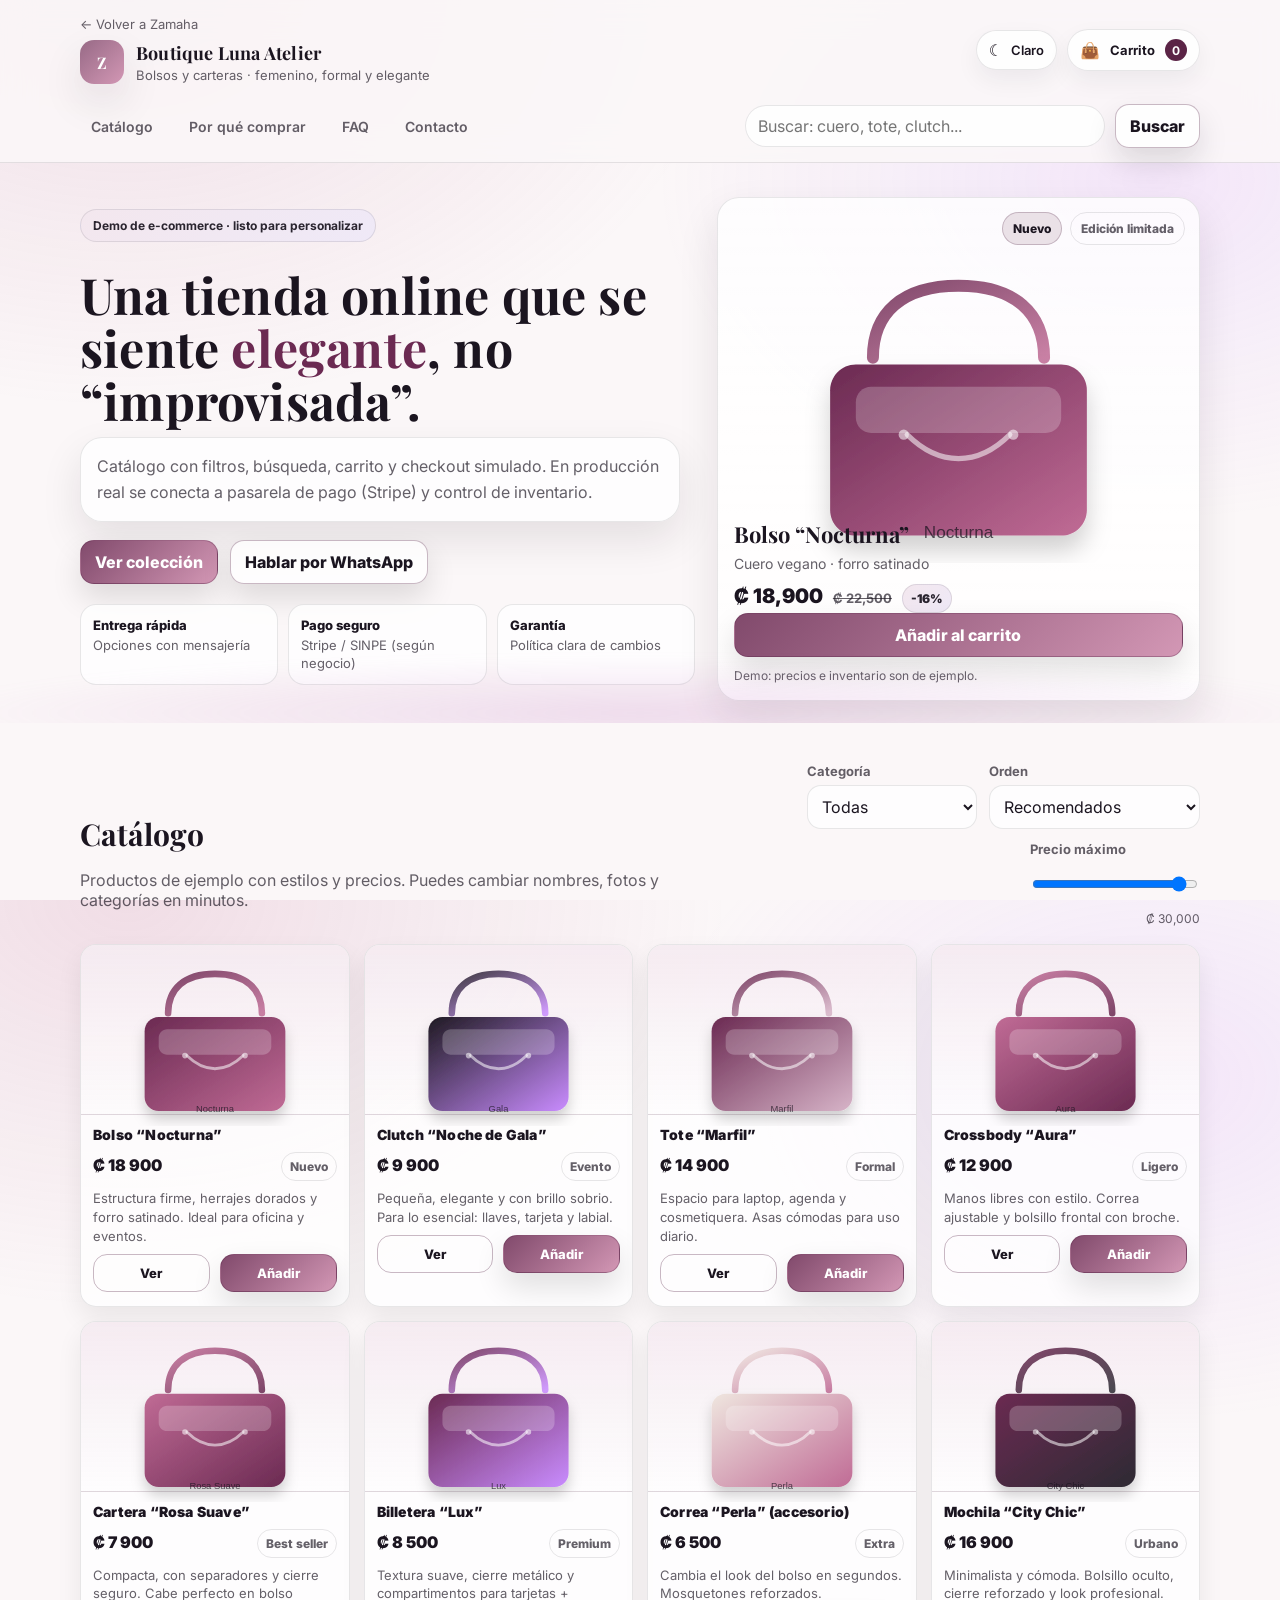
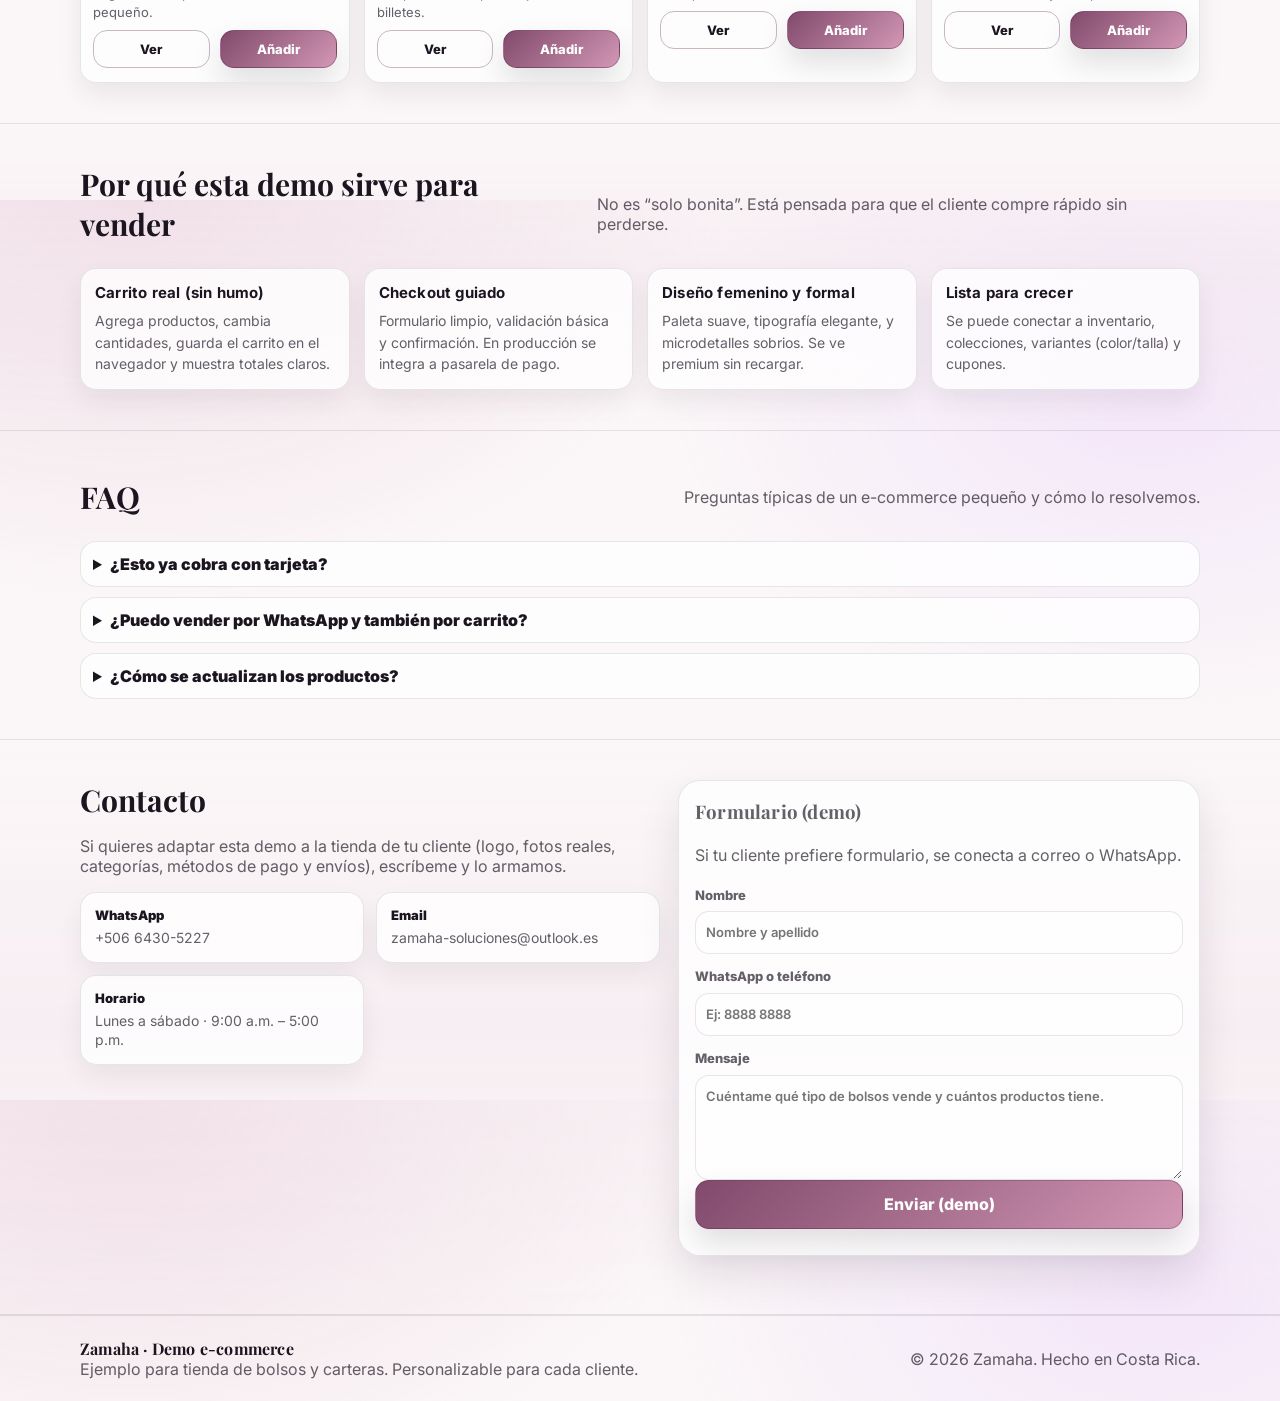
==== boutique.html @ 56a1b07e "Add files via upload" ====
<!doctype html>
<html lang="es">
<head>
  <meta charset="utf-8" />
  <meta name="viewport" content="width=device-width, initial-scale=1" />
  <title>Demo tienda · Boutique de bolsos | Zamaha</title>
  <meta name="description" content="Demo de tienda online para bolsos y carteras: catálogo, filtros, carrito y checkout simulado. Diseñado por Zamaha." />

  <!-- Tipografías (opcional; si no carga, usa la del sistema) -->
  <link rel="preconnect" href="https://fonts.googleapis.com" />
  <link rel="preconnect" href="https://fonts.gstatic.com" crossorigin />
  <link href="https://fonts.googleapis.com/css2?family=Inter:wght@400;500;600&family=Playfair+Display:wght@500;600;700&display=swap" rel="stylesheet" />

  <link rel="stylesheet" href="boutique.css" />
</head>

<body>
  <a class="skip-link" href="#catalogo">Saltar al catálogo</a>

  <!-- Header -->
  <header class="site-header" role="banner">
    <div class="container header-row">
      <div class="brand">
        <a class="brand__back" href="index.html" aria-label="Volver a Zamaha">← Volver a Zamaha</a>
        <div class="brand__lockup">
          <div class="brand__logo" aria-hidden="true">Z</div>
          <div>
            <div class="brand__name">Boutique Luna Atelier</div>
            <div class="brand__tag">Bolsos y carteras · femenino, formal y elegante</div>
          </div>
        </div>
      </div>

      <div class="header-actions">
        <button id="themeToggle" class="chip" type="button" aria-pressed="false" title="Cambiar modo claro/oscuro">
          <span aria-hidden="true">☾</span> <span class="chip__text">Modo</span>
        </button>

        <button id="cartBtn" class="cart-btn" type="button" aria-haspopup="dialog" aria-controls="cartDrawer">
          <span aria-hidden="true">👜</span>
          <span class="cart-btn__text">Carrito</span>
          <span id="cartCount" class="cart-btn__badge" aria-label="0 productos en el carrito">0</span>
        </button>
      </div>
    </div>

    <div class="container nav-row">
      <nav class="nav" aria-label="Navegación principal">
        <a href="#catalogo" class="nav__link">Catálogo</a>
        <a href="#beneficios" class="nav__link">Por qué comprar</a>
        <a href="#faq" class="nav__link">FAQ</a>
        <a href="#contacto" class="nav__link">Contacto</a>
      </nav>

      <form class="search" role="search" aria-label="Buscar productos">
        <label class="sr-only" for="q">Buscar</label>
        <input id="q" name="q" type="search" placeholder="Buscar: cuero, tote, clutch..." autocomplete="off" />
        <button type="submit" class="btn btn--soft">Buscar</button>
      </form>
    </div>
  </header>

  <!-- Hero -->
  <main>
    <section class="hero">
      <div class="container hero-grid">
        <div class="hero-copy">
          <p class="pill">Demo de e-commerce · listo para personalizar</p>
          <h1>Una tienda online que se siente <span class="accent">elegante</span>, no “improvisada”.</h1>
          <p class="lead">
            Catálogo con filtros, búsqueda, carrito y checkout simulado. En producción real se conecta a pasarela de pago (Stripe)
            y control de inventario.
          </p>

          <div class="hero-cta">
            <a class="btn" href="#catalogo">Ver colección</a>
            <a class="btn btn--soft" href="https://wa.me/50664305227?text=Hola%2C%20quiero%20una%20tienda%20online%20para%20bolsos%20y%20carteras.%20%C2%BFPueden%20hacerme%20una%20demo%20como%20esta%3F" target="_blank" rel="noopener">
              Hablar por WhatsApp
            </a>
          </div>

          <div class="hero-trust">
            <div class="trust">
              <div class="trust__k">Entrega rápida</div>
              <div class="trust__v">Opciones con mensajería</div>
            </div>
            <div class="trust">
              <div class="trust__k">Pago seguro</div>
              <div class="trust__v">Stripe / SINPE (según negocio)</div>
            </div>
            <div class="trust">
              <div class="trust__k">Garantía</div>
              <div class="trust__v">Política clara de cambios</div>
            </div>
          </div>
        </div>

        <div class="hero-card" aria-label="Vista previa de producto destacado">
          <div class="hero-card__top">
            <div class="badge">Nuevo</div>
            <div class="badge badge--outline">Edición limitada</div>
          </div>
          <div class="hero-card__media" id="featuredArt" aria-hidden="true"></div>
          <div class="hero-card__body">
            <div class="hero-card__title">Bolso “Nocturna”</div>
            <div class="hero-card__sub">Cuero vegano · forro satinado</div>
            <div class="hero-card__price">
              <span>₡ 18,900</span>
              <span class="old">₡ 22,500</span>
              <span class="save">-16%</span>
            </div>

            <button class="btn btn--full" id="addFeatured" type="button">Añadir al carrito</button>
            <div class="fineprint">Demo: precios e inventario son de ejemplo.</div>
          </div>
        </div>
      </div>

      <div class="hero-wave" aria-hidden="true"></div>
    </section>

    <!-- Catálogo -->
    <section id="catalogo" class="section">
      <div class="container">
        <div class="section-head">
          <div>
            <h2>Catálogo</h2>
            <p class="muted">Productos de ejemplo con estilos y precios. Puedes cambiar nombres, fotos y categorías en minutos.</p>
          </div>

          <div class="filters">
            <div class="field">
              <label for="cat">Categoría</label>
              <select id="cat">
                <option value="all">Todas</option>
                <option value="bolsos">Bolsos</option>
                <option value="carteras">Carteras</option>
                <option value="mochilas">Mochilas</option>
                <option value="accesorios">Accesorios</option>
              </select>
            </div>

            <div class="field">
              <label for="sort">Orden</label>
              <select id="sort">
                <option value="featured">Recomendados</option>
                <option value="price-asc">Precio: menor a mayor</option>
                <option value="price-desc">Precio: mayor a menor</option>
                <option value="newest">Novedades</option>
              </select>
            </div>

            <div class="field">
              <label for="max">Precio máximo</label>
              <input id="max" type="range" min="6000" max="30000" value="30000" step="500" />
              <div class="range-note"><span id="maxLabel">₡ 30,000</span></div>
            </div>
          </div>
        </div>

        <div id="productGrid" class="grid" aria-live="polite"></div>
      </div>
    </section>

    <!-- Beneficios -->
    <section id="beneficios" class="section section--soft">
      <div class="container">
        <div class="section-head">
          <h2>Por qué esta demo sirve para vender</h2>
          <p class="muted">No es “solo bonita”. Está pensada para que el cliente compre rápido sin perderse.</p>
        </div>

        <div class="benefits">
          <article class="benefit">
            <h3>Carrito real (sin humo)</h3>
            <p>Agrega productos, cambia cantidades, guarda el carrito en el navegador y muestra totales claros.</p>
          </article>
          <article class="benefit">
            <h3>Checkout guiado</h3>
            <p>Formulario limpio, validación básica y confirmación. En producción se integra a pasarela de pago.</p>
          </article>
          <article class="benefit">
            <h3>Diseño femenino y formal</h3>
            <p>Paleta suave, tipografía elegante, y microdetalles sobrios. Se ve premium sin recargar.</p>
          </article>
          <article class="benefit">
            <h3>Lista para crecer</h3>
            <p>Se puede conectar a inventario, colecciones, variantes (color/talla) y cupones.</p>
          </article>
        </div>
      </div>
    </section>

    <!-- FAQ -->
    <section id="faq" class="section">
      <div class="container">
        <div class="section-head">
          <h2>FAQ</h2>
          <p class="muted">Preguntas típicas de un e-commerce pequeño y cómo lo resolvemos.</p>
        </div>

        <div class="faq">
          <details>
            <summary>¿Esto ya cobra con tarjeta?</summary>
            <p>
              Esta página es demo. Para cobrar de verdad se conecta a una pasarela como Stripe, y se define la logística de envío y
              políticas de cambios.
            </p>
          </details>
          <details>
            <summary>¿Puedo vender por WhatsApp y también por carrito?</summary>
            <p>
              Sí. Muchos negocios empiezan con “checkout por WhatsApp” y luego activan pago en línea. Aquí tienes las 2 rutas.
            </p>
          </details>
          <details>
            <summary>¿Cómo se actualizan los productos?</summary>
            <p>
              En demo están en un archivo JS. En producción se pasa a un panel (Excel/Google Sheets, Airtable o base de datos) y se
              sincroniza.
            </p>
          </details>
        </div>
      </div>
    </section>

    <!-- Contacto -->
    <section id="contacto" class="section section--soft">
      <div class="container contact">
        <div>
          <h2>Contacto</h2>
          <p class="muted">
            Si quieres adaptar esta demo a la tienda de tu cliente (logo, fotos reales, categorías, métodos de pago y envíos),
            escríbeme y lo armamos.
          </p>

          <div class="contact-cards">
            <a class="contact-card" href="https://wa.me/50664305227?text=Hola%2C%20quiero%20una%20web%20para%20una%20tienda%20de%20bolsos%20y%20carteras.%20%C2%BFMe%20das%20una%20cotizaci%C3%B3n%3F" target="_blank" rel="noopener">
              <div class="contact-card__k">WhatsApp</div>
              <div class="contact-card__v">+506 6430-5227</div>
            </a>

            <a class="contact-card" href="mailto:zamaha-soluciones@outlook.es">
              <div class="contact-card__k">Email</div>
              <div class="contact-card__v">zamaha-soluciones@outlook.es</div>
            </a>

            <div class="contact-card">
              <div class="contact-card__k">Horario</div>
              <div class="contact-card__v">Lunes a sábado · 9:00 a.m. – 5:00 p.m.</div>
            </div>
          </div>
        </div>

        <form id="leadForm" class="lead" autocomplete="on" novalidate>
          <h3>Formulario (demo)</h3>
          <p class="muted">Si tu cliente prefiere formulario, se conecta a correo o WhatsApp.</p>

          <label>
            Nombre
            <input name="name" required placeholder="Nombre y apellido" />
          </label>

          <label>
            WhatsApp o teléfono
            <input name="phone" inputmode="tel" placeholder="Ej: 8888 8888" />
          </label>

          <label>
            Mensaje
            <textarea name="msg" rows="4" placeholder="Cuéntame qué tipo de bolsos vende y cuántos productos tiene."></textarea>
          </label>

          <button class="btn btn--full" type="submit">Enviar (demo)</button>
          <div class="fineprint" id="leadNote" role="status" aria-live="polite"></div>
        </form>
      </div>
    </section>

    <footer class="footer">
      <div class="container footer-row">
        <div>
          <div class="footer__brand">Zamaha · Demo e-commerce</div>
          <div class="muted">Ejemplo para tienda de bolsos y carteras. Personalizable para cada cliente.</div>
        </div>
        <div class="footer__mini muted">© <span id="year"></span> Zamaha. Hecho en Costa Rica.</div>
      </div>
    </footer>
  </main>

  <!-- Quick View Modal -->
  <dialog id="productModal" class="modal" aria-label="Detalle de producto">
    <form method="dialog" class="modal__shell">
      <button class="icon-btn modal__close" aria-label="Cerrar">✕</button>

      <div class="modal__grid">
        <div class="modal__media" id="modalMedia" aria-hidden="true"></div>
        <div class="modal__info">
          <div class="modal__title" id="modalTitle">Producto</div>
          <div class="modal__sub" id="modalSub">Descripción</div>

          <div class="modal__price">
            <span id="modalPrice">₡ 0</span>
            <span class="muted" id="modalStock">Stock: —</span>
          </div>

          <div class="modal__row">
            <div class="colors" id="modalColors" aria-label="Colores disponibles"></div>
            <div class="qty">
              <button type="button" class="qty__btn" id="qtyMinus" aria-label="Disminuir cantidad">−</button>
              <input id="qtyInput" class="qty__input" inputmode="numeric" value="1" aria-label="Cantidad" />
              <button type="button" class="qty__btn" id="qtyPlus" aria-label="Aumentar cantidad">+</button>
            </div>
          </div>

          <button type="button" class="btn btn--full" id="modalAdd">Añadir al carrito</button>

          <div class="modal__notes muted">
            Demo: en producción se agrega selección de variantes (color/tamaño), reseñas y fotos reales.
          </div>
        </div>
      </div>
    </form>
  </dialog>

  <!-- Cart Drawer -->
  <aside id="cartDrawer" class="drawer" aria-label="Carrito de compras" aria-hidden="true">
    <div class="drawer__overlay" data-close="true" tabindex="-1"></div>

    <div class="drawer__panel" role="dialog" aria-modal="true" aria-labelledby="cartTitle">
      <div class="drawer__head">
        <div>
          <div id="cartTitle" class="drawer__title">Tu carrito</div>
          <div class="muted" id="cartSubtitle">Demo: guarda el carrito en este navegador.</div>
        </div>
        <button class="icon-btn" type="button" data-close="true" aria-label="Cerrar carrito">✕</button>
      </div>

      <div class="drawer__body">
        <div id="cartItems" class="cart-items" aria-live="polite"></div>
      </div>

      <div class="drawer__foot">
        <div class="totals">
          <div class="totals__row">
            <span>Subtotal</span>
            <strong id="subTotal">₡ 0</strong>
          </div>
          <div class="totals__row muted">
            <span>Envío (demo)</span>
            <span id="ship">₡ 0</span>
          </div>
          <div class="totals__row totals__row--big">
            <span>Total</span>
            <strong id="grandTotal">₡ 0</strong>
          </div>
        </div>

        <button id="checkoutBtn" class="btn btn--full" type="button">Checkout (demo)</button>

        <a id="waCheckout" class="btn btn--soft btn--full" href="#" target="_blank" rel="noopener">
          Checkout por WhatsApp
        </a>

        <button id="clearCart" class="link" type="button">Vaciar carrito</button>
      </div>
    </div>
  </aside>

  <!-- Checkout Modal -->
  <dialog id="checkoutModal" class="modal" aria-label="Checkout">
    <form method="dialog" class="modal__shell checkout">
      <button class="icon-btn modal__close" aria-label="Cerrar">✕</button>

      <div class="checkout__grid">
        <div>
          <h3 class="checkout__title">Checkout (demo)</h3>
          <p class="muted">En producción: métodos de pago reales, cálculo de envío y confirmación automática.</p>

          <div class="two">
            <label>
              Nombre
              <input id="ckName" required placeholder="Nombre completo" />
            </label>
            <label>
              WhatsApp
              <input id="ckPhone" inputmode="tel" placeholder="Ej: 8888 8888" />
            </label>
          </div>

          <label>
            Dirección de entrega
            <input id="ckAddr" required placeholder="Provincia, cantón, distrito, señas..." />
          </label>

          <label>
            Método de pago (demo)
            <select id="ckPay">
              <option value="stripe">Tarjeta (Stripe) · Próximamente</option>
              <option value="sinpe">SINPE Móvil</option>
              <option value="transfer">Transferencia</option>
              <option value="contra">Contra entrega</option>
            </select>
          </label>

          <button class="btn btn--full" id="confirmOrder" type="button">Confirmar pedido (demo)</button>
          <div class="fineprint" id="ckNote" role="status" aria-live="polite"></div>
        </div>

        <div class="checkout__summary">
          <div class="checkout__box">
            <div class="checkout__boxTitle">Resumen</div>
            <div id="ckItems" class="ck-items"></div>
            <div class="hr"></div>
            <div class="totals">
              <div class="totals__row">
                <span>Total</span>
                <strong id="ckTotal">₡ 0</strong>
              </div>
            </div>
            <a id="ckWa" class="btn btn--soft btn--full" href="#" target="_blank" rel="noopener">Enviar pedido por WhatsApp</a>
          </div>
        </div>
      </div>
    </form>
  </dialog>

  <!-- Toast -->
  <div class="toast" id="toast" role="status" aria-live="polite" aria-atomic="true"></div>

  <script src="boutique.js" defer></script>
</body>
</html>
---- boutique.css ----
:root{
  --bg: #fbf7f8;
  --panel: rgba(255,255,255,.78);
  --panelSolid: #ffffff;
  --ink: #1b1520;
  --muted: rgba(27,21,32,.68);
  --line: rgba(27,21,32,.10);

  --accent: #6b2a52;      /* ciruela elegante */
  --accent2: #c06b95;     /* rosa sobrio */
  --soft: #f3e7ee;        /* rosa talco */
  --soft2: #efe9f7;       /* lavanda pálida */

  --shadow: 0 18px 40px rgba(27,21,32,.10);
  --radius: 22px;
  --radius2: 16px;

  --font: Inter, system-ui, -apple-system, Segoe UI, Roboto, Arial, sans-serif;
  --fontTitle: "Playfair Display", Georgia, serif;

  --focus: 0 0 0 3px rgba(192,107,149,.35);
}

[data-theme="dark"]{
  --bg: #0f0b12;
  --panel: rgba(25,18,29,.68);
  --panelSolid: #18111d;
  --ink: #f4edf2;
  --muted: rgba(244,237,242,.72);
  --line: rgba(244,237,242,.10);

  --accent: #ffb3d6;
  --accent2: #c98cff;
  --soft: rgba(255,179,214,.12);
  --soft2: rgba(201,140,255,.12);

  --shadow: 0 24px 60px rgba(0,0,0,.45);
}

*{ box-sizing:border-box; }
html,body{ height:100%; }
body{
  margin:0;
  font-family: var(--font);
  color: var(--ink);
  background: radial-gradient(1000px 680px at 10% 0%, rgba(192,107,149,.18), transparent 60%),
              radial-gradient(900px 620px at 90% 20%, rgba(201,140,255,.16), transparent 55%),
              var(--bg);
}

a{ color: inherit; text-decoration: none; }
a:hover{ text-decoration: underline; text-underline-offset: 3px; }
img{ max-width:100%; display:block; }
button, input, select, textarea{ font: inherit; color: inherit; }

.container{
  width:min(1120px, calc(100% - 40px));
  margin:0 auto;
}

.sr-only{
  position:absolute!important;
  width:1px;height:1px;
  padding:0;margin:-1px;
  overflow:hidden;clip:rect(0,0,0,0);
  border:0;
}

.skip-link{
  position:absolute;
  left:-999px; top:10px;
  background:var(--panelSolid);
  padding:10px 12px;
  border-radius: 12px;
  box-shadow: var(--shadow);
  z-index: 9999;
}
.skip-link:focus{ left: 12px; outline:none; box-shadow: var(--shadow), var(--focus); }

.site-header{
  position: sticky;
  top: 0;
  z-index: 50;
  background: color-mix(in srgb, var(--bg) 86%, transparent);
  backdrop-filter: blur(16px);
  border-bottom: 1px solid var(--line);
}

.header-row{
  display:flex;
  align-items:center;
  justify-content:space-between;
  gap: 16px;
  padding: 16px 0 10px;
}

.brand{
  display:flex;
  flex-direction:column;
  gap: 8px;
  min-width: 220px;
}

.brand__back{
  font-size: 13px;
  color: var(--muted);
  width: fit-content;
}
.brand__back:hover{ color: var(--ink); text-decoration: underline; }

.brand__lockup{
  display:flex;
  gap: 12px;
  align-items:center;
}

.brand__logo{
  width: 44px;
  height: 44px;
  border-radius: 14px;
  display:grid;
  place-items:center;
  font-family: var(--fontTitle);
  font-weight: 700;
  background: linear-gradient(135deg, color-mix(in srgb, var(--accent) 70%, white), color-mix(in srgb, var(--accent2) 70%, white));
  color: #fff;
  box-shadow: var(--shadow);
}

.brand__name{
  font-family: var(--fontTitle);
  font-weight: 700;
  font-size: 18px;
  letter-spacing: .2px;
}
.brand__tag{ font-size: 13px; color: var(--muted); margin-top: 2px; }

.header-actions{
  display:flex;
  align-items:center;
  gap: 10px;
}

.chip{
  border: 1px solid var(--line);
  background: var(--panel);
  padding: 9px 12px;
  border-radius: 999px;
  cursor:pointer;
  display:flex;
  gap: 8px;
  align-items:center;
  box-shadow: 0 10px 24px rgba(0,0,0,.06);
}
.chip:hover{ transform: translateY(-1px); }
.chip:focus{ outline:none; box-shadow: var(--shadow), var(--focus); }
.chip__text{ font-weight: 600; font-size: 13px; }

.cart-btn{
  border: 1px solid var(--line);
  background: var(--panel);
  padding: 9px 12px;
  border-radius: 999px;
  cursor:pointer;
  display:flex;
  gap: 10px;
  align-items:center;
  box-shadow: 0 10px 24px rgba(0,0,0,.06);
}
.cart-btn:hover{ transform: translateY(-1px); }
.cart-btn:focus{ outline:none; box-shadow: var(--shadow), var(--focus); }
.cart-btn__text{ font-weight: 700; font-size: 13px; }
.cart-btn__badge{
  min-width: 22px;
  height: 22px;
  border-radius: 999px;
  display:grid;
  place-items:center;
  background: color-mix(in srgb, var(--accent) 85%, black);
  color: #fff;
  font-weight: 700;
  font-size: 12px;
  padding: 0 7px;
}

.nav-row{
  display:flex;
  align-items:center;
  justify-content:space-between;
  gap: 16px;
  padding: 10px 0 14px;
}

.nav{ display:flex; gap: 14px; flex-wrap: wrap; }
.nav__link{
  font-weight: 600;
  font-size: 14px;
  color: var(--muted);
  padding: 8px 10px;
  border-radius: 999px;
  border: 1px solid transparent;
}
.nav__link:hover{
  color: var(--ink);
  border-color: var(--line);
  background: var(--panel);
  text-decoration: none;
}

.search{
  display:flex;
  gap: 10px;
  align-items:center;
  flex: 1;
  justify-content:flex-end;
}
.search input{
  width: min(360px, 100%);
  border-radius: 999px;
  border: 1px solid var(--line);
  background: var(--panel);
  padding: 10px 12px;
  outline: none;
}
.search input:focus{ box-shadow: var(--focus); border-color: color-mix(in srgb, var(--accent) 35%, var(--line)); }

.hero{
  position: relative;
  padding: 34px 0 22px;
  overflow:hidden;
}

.hero-grid{
  display:grid;
  grid-template-columns: 1.12fr .88fr;
  gap: 22px;
  align-items: start;
}

.pill{
  display:inline-flex;
  align-items:center;
  gap: 8px;
  background: linear-gradient(135deg, var(--soft), var(--soft2));
  border: 1px solid var(--line);
  padding: 8px 12px;
  border-radius: 999px;
  font-weight: 700;
  font-size: 12px;
  color: color-mix(in srgb, var(--ink) 78%, var(--muted));
  width: fit-content;
}

.hero h1{
  font-family: var(--fontTitle);
  font-size: clamp(34px, 4.2vw, 50px);
  line-height: 1.06;
  margin: 14px 0 10px;
  letter-spacing: .2px;
}
.accent{ color: var(--accent); }
.lead{
  margin: 0 0 18px;
  color: var(--muted);
  font-size: 16px;
  line-height: 1.6;
  max-width: 60ch;
}

.hero-cta{ display:flex; gap: 12px; flex-wrap: wrap; margin-top: 14px; }

.btn{
  border: 1px solid color-mix(in srgb, var(--accent) 24%, var(--line));
  background: linear-gradient(135deg, color-mix(in srgb, var(--accent) 85%, white), color-mix(in srgb, var(--accent2) 70%, white));
  color: #fff;
  padding: 11px 14px;
  border-radius: 14px;
  font-weight: 800;
  cursor: pointer;
  box-shadow: 0 14px 30px rgba(0,0,0,.12);
  display:inline-flex;
  align-items:center;
  justify-content:center;
  gap: 10px;
  text-decoration:none;
}
.btn:hover{ transform: translateY(-1px); text-decoration: none; }
.btn:focus{ outline:none; box-shadow: var(--shadow), var(--focus); }
.btn--soft{
  background: var(--panel);
  color: var(--ink);
}
.btn--full{ width: 100%; }
.link{
  border: none;
  background: transparent;
  padding: 10px 8px;
  color: var(--muted);
  cursor:pointer;
}
.link:hover{ color: var(--ink); text-decoration: underline; text-underline-offset: 3px; }

.hero-trust{
  display:grid;
  grid-template-columns: repeat(3, minmax(0, 1fr));
  gap: 10px;
  margin-top: 20px;
}
.trust{
  border: 1px solid var(--line);
  border-radius: var(--radius2);
  background: var(--panel);
  padding: 12px 12px;
}
.trust__k{ font-weight: 800; font-size: 13px; }
.trust__v{ color: var(--muted); font-size: 13px; margin-top: 4px; line-height: 1.35; }

.hero-card{
  border: 1px solid var(--line);
  border-radius: var(--radius);
  background: linear-gradient(180deg, var(--panel), color-mix(in srgb, var(--panelSolid) 88%, transparent));
  box-shadow: var(--shadow);
  overflow:hidden;
}

.hero-card__top{
  display:flex;
  gap: 8px;
  justify-content:flex-end;
  padding: 14px 14px 0;
}

.badge{
  font-weight: 800;
  font-size: 12px;
  padding: 8px 10px;
  border-radius: 999px;
  background: color-mix(in srgb, var(--accent) 14%, var(--panelSolid));
  border: 1px solid color-mix(in srgb, var(--accent) 16%, var(--line));
}
.badge--outline{
  background: transparent;
  border-color: var(--line);
  color: var(--muted);
}

.hero-card__media{
  height: 260px;
  display:grid;
  place-items:center;
  padding: 10px 18px;
}
.hero-card__body{ padding: 14px 16px 16px; }

.hero-card__title{
  font-family: var(--fontTitle);
  font-weight: 700;
  font-size: 22px;
  margin: 0;
}
.hero-card__sub{
  color: var(--muted);
  margin-top: 6px;
  font-size: 14px;
}
.hero-card__price{
  display:flex;
  align-items:baseline;
  gap: 10px;
  margin-top: 12px;
  font-weight: 900;
  font-size: 20px;
}
.old{
  font-weight: 700;
  font-size: 13px;
  color: var(--muted);
  text-decoration: line-through;
}
.save{
  font-weight: 900;
  font-size: 12px;
  padding: 6px 8px;
  border-radius: 999px;
  background: linear-gradient(135deg, var(--soft), var(--soft2));
  border: 1px solid var(--line);
  color: color-mix(in srgb, var(--ink) 80%, var(--muted));
}

.hero-wave{
  position:absolute;
  left:-30%;
  right:-30%;
  bottom: -70px;
  height: 160px;
  border-radius: 999px;
  background: radial-gradient(closest-side, rgba(192,107,149,.12), transparent 70%),
              radial-gradient(closest-side, rgba(201,140,255,.10), transparent 70%);
  filter: blur(6px);
}

.section{ padding: 40px 0; }
.section--soft{
  background: linear-gradient(180deg, transparent, color-mix(in srgb, var(--soft) 55%, transparent), transparent);
  border-top: 1px solid var(--line);
  border-bottom: 1px solid var(--line);
}
.section-head{
  display:flex;
  justify-content:space-between;
  align-items:flex-end;
  gap: 18px;
  margin-bottom: 18px;
}
.section h2{
  font-family: var(--fontTitle);
  font-size: 30px;
  margin: 0 0 6px;
}
.muted{ color: var(--muted); }

.filters{
  display:flex;
  gap: 12px;
  flex-wrap: wrap;
  align-items:end;
  justify-content:flex-end;
}
.field{
  display:flex;
  flex-direction:column;
  gap: 6px;
  min-width: 170px;
}
.field label{
  font-size: 13px;
  color: var(--muted);
  font-weight: 700;
}
select, input[type="range"]{
  border: 1px solid var(--line);
  border-radius: 14px;
  background: var(--panel);
  padding: 10px 10px;
  outline:none;
}
select:focus, input:focus, textarea:focus{ box-shadow: var(--focus); border-color: color-mix(in srgb, var(--accent) 35%, var(--line)); }
.range-note{ font-size: 12px; color: var(--muted); text-align:right; }

.grid{
  display:grid;
  grid-template-columns: repeat(4, minmax(0, 1fr));
  gap: 14px;
}

.card{
  border: 1px solid var(--line);
  border-radius: var(--radius2);
  background: var(--panel);
  overflow:hidden;
  box-shadow: 0 12px 26px rgba(0,0,0,.07);
  display:flex;
  flex-direction:column;
}
.card:hover{ transform: translateY(-2px); }
.card:focus-within{ box-shadow: var(--shadow), var(--focus); }

.card__media{
  height: 170px;
  display:grid;
  place-items:center;
  padding: 12px;
  background: linear-gradient(180deg, color-mix(in srgb, var(--soft) 80%, transparent), transparent);
  border-bottom: 1px solid var(--line);
}

.card__body{ padding: 12px 12px 14px; display:flex; flex-direction:column; gap: 8px; }
.card__title{
  font-weight: 900;
  letter-spacing: .2px;
  font-size: 14px;
  line-height: 1.2;
}
.card__meta{
  display:flex;
  justify-content:space-between;
  align-items:baseline;
  gap: 10px;
}
.price{ font-weight: 900; }
.tag{
  font-size: 12px;
  font-weight: 800;
  padding: 6px 8px;
  border-radius: 999px;
  border: 1px solid var(--line);
  color: var(--muted);
}
.card__desc{ font-size: 13px; color: var(--muted); line-height: 1.45; }
.card__actions{ margin-top:auto; display:flex; gap: 10px; }
.card__actions .btn{ flex: 1; padding: 10px 10px; border-radius: 14px; font-size: 13px; }
.btn--ghost{
  background: transparent;
  color: var(--ink);
  box-shadow: none;
}
.btn--ghost:hover{ background: color-mix(in srgb, var(--soft) 40%, transparent); }

.benefits{
  display:grid;
  grid-template-columns: repeat(4, minmax(0, 1fr));
  gap: 14px;
}
.benefit{
  background: var(--panel);
  border: 1px solid var(--line);
  border-radius: var(--radius2);
  padding: 14px 14px;
  box-shadow: 0 12px 26px rgba(0,0,0,.06);
}
.benefit h3{
  margin: 0 0 8px;
  font-size: 15px;
  letter-spacing: .2px;
}
.benefit p{ margin: 0; color: var(--muted); line-height: 1.55; font-size: 14px; }

.faq{
  display:grid;
  gap: 10px;
}
details{
  border: 1px solid var(--line);
  border-radius: var(--radius2);
  background: var(--panel);
  padding: 12px 12px;
}
summary{
  cursor:pointer;
  font-weight: 900;
}
details p{ color: var(--muted); line-height: 1.6; margin: 10px 0 0; }

.contact{
  display:grid;
  grid-template-columns: 1fr .9fr;
  gap: 18px;
  align-items:start;
}
.contact-cards{
  display:grid;
  grid-template-columns: repeat(2, minmax(0, 1fr));
  gap: 12px;
  margin-top: 16px;
}
.contact-card{
  display:block;
  border: 1px solid var(--line);
  border-radius: var(--radius2);
  background: var(--panel);
  padding: 14px 14px;
  box-shadow: 0 12px 26px rgba(0,0,0,.06);
}
.contact-card:hover{ transform: translateY(-2px); text-decoration:none; }
.contact-card__k{ font-weight: 900; font-size: 13px; }
.contact-card__v{ color: var(--muted); margin-top: 6px; font-size: 14px; line-height: 1.35; }

.lead{
  border: 1px solid var(--line);
  border-radius: var(--radius);
  background: var(--panel);
  padding: 16px 16px;
  box-shadow: var(--shadow);
}
.lead h3{
  margin: 0 0 4px;
  font-family: var(--fontTitle);
  letter-spacing:.2px;
}
.lead label{
  display:flex;
  flex-direction:column;
  gap: 6px;
  margin-top: 12px;
  font-weight: 800;
  font-size: 13px;
}
.lead input, .lead textarea{
  border: 1px solid var(--line);
  border-radius: 14px;
  background: color-mix(in srgb, var(--panelSolid) 75%, transparent);
  padding: 10px 10px;
  outline:none;
  font-weight: 600;
}
.fineprint{ font-size: 12px; color: var(--muted); margin-top: 10px; line-height: 1.45; }

.footer{
  border-top: 1px solid var(--line);
  padding: 22px 0;
}
.footer-row{
  display:flex;
  justify-content:space-between;
  align-items:center;
  gap: 16px;
  flex-wrap: wrap;
}
.footer__brand{
  font-family: var(--fontTitle);
  font-weight: 700;
  letter-spacing:.2px;
}

.icon-btn{
  border: 1px solid var(--line);
  background: var(--panel);
  border-radius: 14px;
  padding: 9px 10px;
  cursor:pointer;
}
.icon-btn:focus{ outline:none; box-shadow: var(--focus); }

.modal{
  width: min(920px, calc(100% - 24px));
  border: 1px solid var(--line);
  border-radius: var(--radius);
  background: var(--panelSolid);
  box-shadow: var(--shadow);
  padding: 0;
}
.modal::backdrop{
  background: rgba(0,0,0,.42);
}
.modal__shell{ padding: 0; margin: 0; border: 0; }
.modal__close{
  position:absolute;
  right: 12px;
  top: 12px;
  z-index: 2;
}
.modal__grid{
  display:grid;
  grid-template-columns: 1fr 1fr;
  gap: 0;
}
.modal__media{
  min-height: 360px;
  display:grid;
  place-items:center;
  padding: 22px;
  background: linear-gradient(180deg, var(--soft), transparent);
  border-right: 1px solid var(--line);
  border-top-left-radius: var(--radius);
  border-bottom-left-radius: var(--radius);
}
.modal__info{ padding: 18px 18px; }
.modal__title{
  font-family: var(--fontTitle);
  font-size: 28px;
  margin: 4px 0 8px;
}
.modal__sub{ color: var(--muted); line-height: 1.55; }
.modal__price{
  display:flex;
  justify-content:space-between;
  align-items:baseline;
  gap: 10px;
  margin-top: 14px;
  font-weight: 900;
  font-size: 18px;
}

.modal__row{
  display:flex;
  align-items:center;
  justify-content:space-between;
  gap: 12px;
  margin-top: 12px;
  flex-wrap: wrap;
}

.colors{ display:flex; gap: 8px; }
.swatch{
  width: 18px;
  height: 18px;
  border-radius: 999px;
  border: 1px solid var(--line);
}

.qty{
  display:flex;
  align-items:center;
  border: 1px solid var(--line);
  border-radius: 14px;
  background: var(--panel);
  overflow:hidden;
}
.qty__btn{
  border: 0;
  background: transparent;
  padding: 10px 12px;
  cursor:pointer;
  font-weight: 900;
}
.qty__btn:hover{ background: color-mix(in srgb, var(--soft) 50%, transparent); }
.qty__input{
  width: 44px;
  text-align:center;
  border: 0;
  background: transparent;
  padding: 10px 6px;
  outline:none;
  font-weight: 900;
}

.drawer{
  position: fixed;
  inset: 0;
  display:none;
  z-index: 70;
}
.drawer.is-open{ display:block; }
.drawer__overlay{
  position:absolute;
  inset:0;
  background: rgba(0,0,0,.42);
}
.drawer__panel{
  position:absolute;
  right:0; top:0; bottom:0;
  width: min(420px, 92vw);
  background: var(--panelSolid);
  border-left: 1px solid var(--line);
  box-shadow: var(--shadow);
  display:flex;
  flex-direction:column;
}
.drawer__head{
  padding: 14px 14px;
  border-bottom: 1px solid var(--line);
  display:flex;
  justify-content:space-between;
  align-items:center;
  gap: 12px;
}
.drawer__title{
  font-family: var(--fontTitle);
  font-weight: 700;
  font-size: 22px;
}
.drawer__body{
  padding: 12px 14px;
  overflow:auto;
  flex: 1;
}
.drawer__foot{
  border-top: 1px solid var(--line);
  padding: 12px 14px;
}

.cart-items{ display:grid; gap: 10px; }
.cart-item{
  display:grid;
  grid-template-columns: 64px 1fr;
  gap: 10px;
  border: 1px solid var(--line);
  border-radius: var(--radius2);
  background: var(--panel);
  padding: 10px;
}
.cart-item__thumb{
  width: 64px;
  height: 64px;
  border-radius: 14px;
  display:grid;
  place-items:center;
  background: linear-gradient(180deg, var(--soft), transparent);
  border: 1px solid var(--line);
}
.cart-item__title{
  font-weight: 900;
  font-size: 13px;
  line-height: 1.2;
}
.cart-item__sub{ color: var(--muted); font-size: 12px; margin-top: 4px; }
.cart-item__row{
  display:flex;
  justify-content:space-between;
  align-items:center;
  gap: 10px;
  margin-top: 10px;
}
.cart-item__price{ font-weight: 900; font-size: 13px; }

.small-qty{ transform: scale(.94); transform-origin: left center; }
.small-qty .qty__input{ width: 38px; }

.totals{ display:grid; gap: 10px; margin-bottom: 12px; }
.totals__row{ display:flex; justify-content:space-between; align-items:center; gap: 10px; }
.totals__row--big{ font-size: 18px; }

.checkout{ position: relative; }
.checkout__grid{
  display:grid;
  grid-template-columns: 1fr .9fr;
  gap: 0;
}
.checkout__title{
  font-family: var(--fontTitle);
  font-size: 26px;
  margin: 8px 0 8px;
}
.checkout label{
  display:flex;
  flex-direction:column;
  gap: 6px;
  margin-top: 12px;
  font-weight: 900;
  font-size: 13px;
}
.checkout input, .checkout select{
  border: 1px solid var(--line);
  border-radius: 14px;
  background: color-mix(in srgb, var(--panelSolid) 75%, transparent);
  padding: 10px 10px;
  outline:none;
  font-weight: 700;
}
.two{ display:grid; grid-template-columns: 1fr 1fr; gap: 12px; }

.checkout__summary{
  border-left: 1px solid var(--line);
  background: linear-gradient(180deg, var(--soft), transparent);
  border-top-right-radius: var(--radius);
  border-bottom-right-radius: var(--radius);
  padding: 16px 16px;
}
.checkout__box{
  border: 1px solid var(--line);
  border-radius: var(--radius2);
  background: var(--panel);
  padding: 12px;
}
.checkout__boxTitle{
  font-weight: 900;
  margin-bottom: 8px;
}
.hr{
  height: 1px;
  background: var(--line);
  margin: 10px 0;
}
.ck-items{ display:grid; gap: 8px; }
.ck-item{ display:flex; justify-content:space-between; align-items:baseline; gap: 10px; }
.ck-item .muted{ font-size: 12px; }

.toast{
  position: fixed;
  left: 50%;
  bottom: 18px;
  transform: translateX(-50%);
  background: var(--panelSolid);
  border: 1px solid var(--line);
  padding: 12px 14px;
  border-radius: 999px;
  box-shadow: var(--shadow);
  display:none;
  z-index: 80;
  font-weight: 900;
}
.toast.show{ display:block; }

@media (max-width: 980px){
  .hero-grid{ grid-template-columns: 1fr; }
  .hero-card__media{ height: 240px; }
  .grid{ grid-template-columns: repeat(2, minmax(0, 1fr)); }
  .benefits{ grid-template-columns: repeat(2, minmax(0, 1fr)); }
  .contact{ grid-template-columns: 1fr; }
}
@media (max-width: 560px){
  .container{ width: calc(100% - 26px); }
  .nav-row{ flex-direction:column; align-items:stretch; }
  .search{ justify-content:stretch; }
  .search input{ width: 100%; }
  .grid{ grid-template-columns: 1fr; }
  .benefits{ grid-template-columns: 1fr; }
  .modal__grid{ grid-template-columns: 1fr; }
  .modal__media{
    border-right: 0;
    border-bottom: 1px solid var(--line);
    border-top-right-radius: var(--radius);
    border-bottom-left-radius: 0;
  }
  .checkout__grid{ grid-template-columns: 1fr; }
  .checkout__summary{
    border-left: 0;
    border-top: 1px solid var(--line);
    border-top-right-radius: 0;
    border-bottom-left-radius: var(--radius);
  }
}
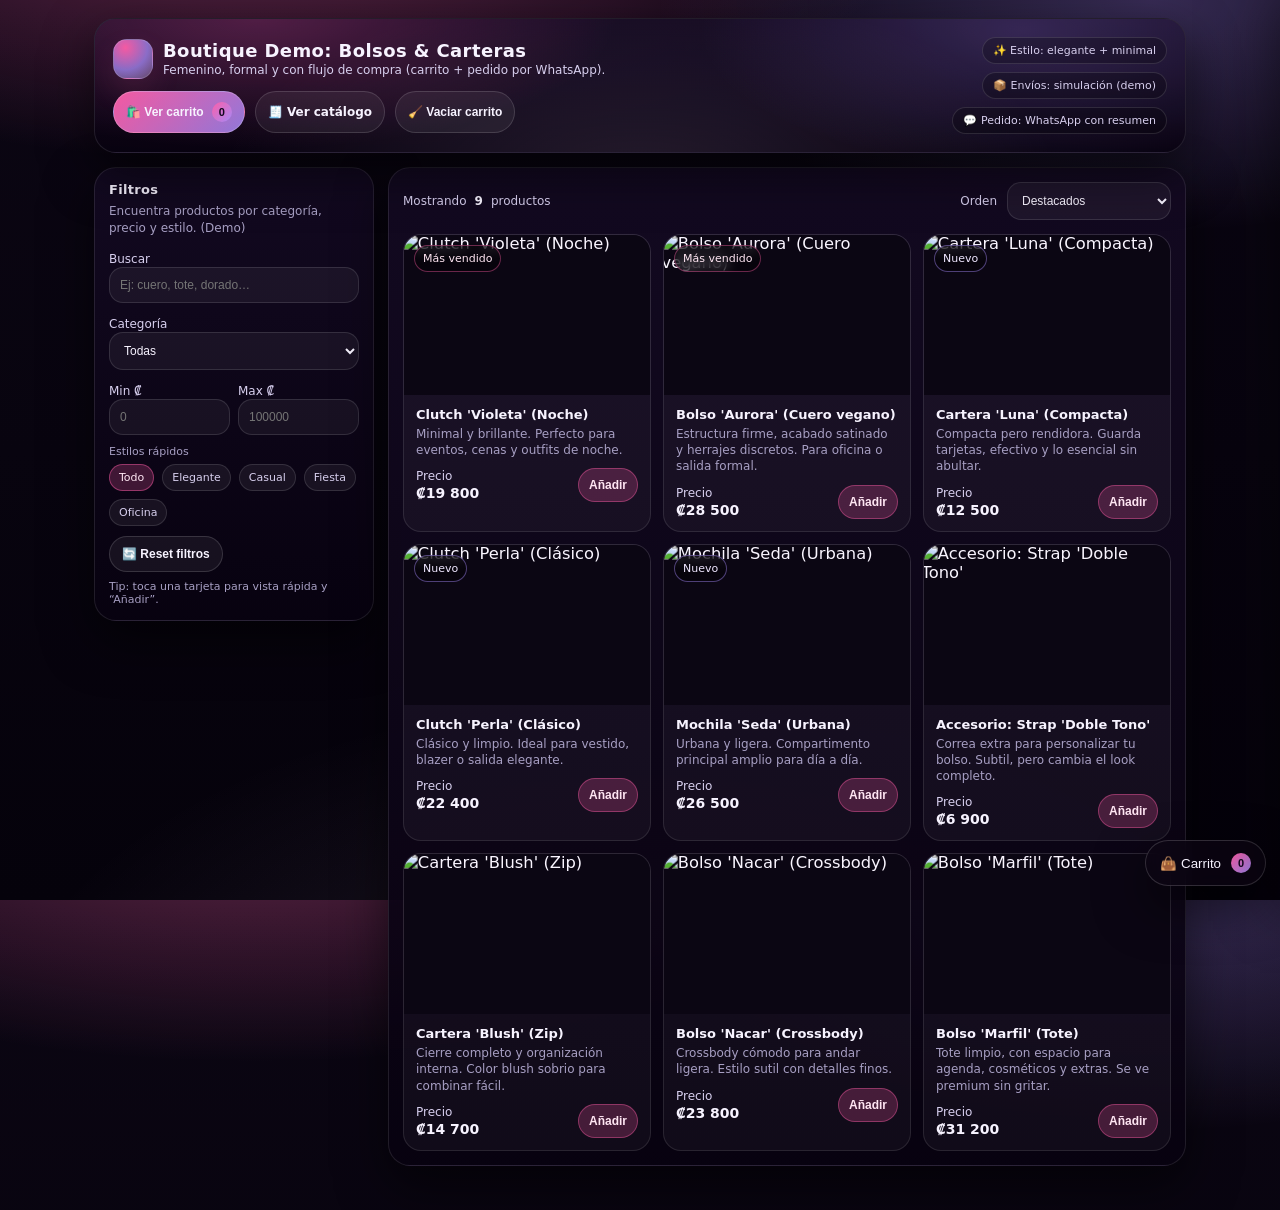
==== commit 14e4daf9: "Add files via upload" ====
--- a/boutique.html
+++ b/boutique.html
@@ -1,433 +1,1097 @@
-<!doctype html>
+<!DOCTYPE html>
 <html lang="es">
 <head>
-  <meta charset="utf-8" />
-  <meta name="viewport" content="width=device-width, initial-scale=1" />
-  <title>Demo tienda · Boutique de bolsos | Zamaha</title>
-  <meta name="description" content="Demo de tienda online para bolsos y carteras: catálogo, filtros, carrito y checkout simulado. Diseñado por Zamaha." />
-
-  <!-- Tipografías (opcional; si no carga, usa la del sistema) -->
-  <link rel="preconnect" href="https://fonts.googleapis.com" />
-  <link rel="preconnect" href="https://fonts.gstatic.com" crossorigin />
-  <link href="https://fonts.googleapis.com/css2?family=Inter:wght@400;500;600&family=Playfair+Display:wght@500;600;700&display=swap" rel="stylesheet" />
-
-  <link rel="stylesheet" href="boutique.css" />
+  <meta charset="UTF-8" />
+  <meta name="viewport" content="width=device-width, initial-scale=1.0" />
+  <title>Boutique | Demo eCommerce (Bolsos & Carteras)</title>
+
+  <style>
+    :root{
+      --bg: #0b0613;
+      --bg-2:#12081f;
+      --card:#140a22;
+      --card-2:#1a0c2d;
+      --text:#f7f3ff;
+      --soft:#d7cfee;
+      --muted:#a79fc3;
+      --border: rgba(255,255,255,.10);
+      --shadow: 0 20px 50px rgba(0,0,0,.55);
+
+      --accent:#ff5ea8;      /* rosa elegante */
+      --accent-2:#a78bfa;    /* lila */
+      --accent-3:#f5d0fe;    /* blush */
+      --ok:#34d399;
+    }
+
+    *{box-sizing:border-box}
+    html,body{height:100%}
+    body{
+      margin:0;
+      font-family: system-ui, -apple-system, "Segoe UI", Roboto, Arial, sans-serif;
+      color:var(--text);
+      background:
+        radial-gradient(1100px 420px at 20% -10%, rgba(255,94,168,.35), transparent 60%),
+        radial-gradient(900px 420px at 90% 0%, rgba(167,139,250,.28), transparent 55%),
+        radial-gradient(1200px 700px at 50% 120%, rgba(245,208,254,.12), transparent 55%),
+        linear-gradient(180deg, var(--bg), #05020b);
+      overflow-x:hidden;
+    }
+
+    a{color:inherit;text-decoration:none}
+    .wrap{max-width:1120px;margin:0 auto;padding:18px 14px 44px;display:flex;flex-direction:column;gap:14px}
+
+    /* Header */
+    header{
+      border:1px solid var(--border);
+      border-radius:22px;
+      background: linear-gradient(180deg, rgba(20,10,34,.92), rgba(8,2,16,.92));
+      box-shadow: var(--shadow);
+      overflow:hidden;
+      position:relative;
+    }
+    header:before{
+      content:"";
+      position:absolute; inset:-2px;
+      background:
+        radial-gradient(600px 220px at 15% 0%, rgba(255,94,168,.25), transparent 60%),
+        radial-gradient(520px 220px at 85% 10%, rgba(167,139,250,.22), transparent 62%),
+        radial-gradient(700px 320px at 50% 120%, rgba(245,208,254,.12), transparent 60%);
+      pointer-events:none;
+      filter:saturate(1.15);
+    }
+    .head{
+      position:relative;
+      display:grid;
+      grid-template-columns: minmax(0,1.4fr) minmax(0,.9fr);
+      gap:14px;
+      padding:18px;
+      align-items:center;
+    }
+    .brand{
+      display:flex; align-items:center; gap:10px;
+    }
+    .logo{
+      width:40px; height:40px; border-radius:14px;
+      background: radial-gradient(circle at 30% 20%, rgba(255,94,168,.95), rgba(167,139,250,.75) 55%, rgba(245,208,254,.28));
+      border:1px solid rgba(255,255,255,.14);
+      box-shadow: 0 14px 30px rgba(255,94,168,.12);
+    }
+    .brand h1{
+      margin:0;
+      font-size:18px;
+      letter-spacing:.4px;
+    }
+    .brand p{margin:2px 0 0; color:var(--soft); font-size:12px}
+
+    .ctaRow{display:flex; flex-wrap:wrap; gap:10px; margin-top:12px}
+    .btn{
+      border:1px solid rgba(255,255,255,.14);
+      background: rgba(255,255,255,.06);
+      color:var(--text);
+      padding:10px 12px;
+      border-radius:999px;
+      font-weight:700;
+      font-size:12px;
+      display:inline-flex;
+      gap:8px;
+      align-items:center;
+      cursor:pointer;
+      transition: transform .08s ease, background .12s ease, border-color .12s ease;
+      user-select:none;
+    }
+    .btn:hover{background: rgba(255,255,255,.10); border-color: rgba(255,255,255,.22); transform: translateY(-1px)}
+    .btn.primary{
+      background: linear-gradient(135deg, rgba(255,94,168,.95), rgba(167,139,250,.85));
+      border-color: rgba(255,255,255,.22);
+    }
+    .pill{
+      font-size:11px;
+      padding:6px 10px;
+      border-radius:999px;
+      border:1px solid rgba(255,255,255,.12);
+      background: rgba(0,0,0,.25);
+      color:var(--soft);
+      display:inline-flex;
+      gap:8px;
+      align-items:center;
+      width:max-content;
+    }
+    .headRight{
+      display:flex; flex-direction:column; align-items:flex-end; gap:8px;
+      text-align:right;
+    }
+
+    /* Layout */
+    .grid{
+      display:grid;
+      grid-template-columns: 280px 1fr;
+      gap:14px;
+      align-items:start;
+    }
+
+    .card{
+      border:1px solid var(--border);
+      border-radius:22px;
+      background: linear-gradient(180deg, rgba(20,10,34,.92), rgba(8,2,16,.92));
+      box-shadow: var(--shadow);
+    }
+    .cardInner{padding:14px}
+
+    .sectionTitle{
+      margin:0 0 6px;
+      font-size:13px;
+      letter-spacing:.3px;
+    }
+    .sectionSub{
+      margin:0 0 10px;
+      color:var(--muted);
+      font-size:12px;
+      line-height:1.45;
+    }
+
+    /* Filters */
+    .filters{display:flex; flex-direction:column; gap:10px}
+    label{font-size:12px; color:var(--soft)}
+    select,input[type="search"]{
+      width:100%;
+      border-radius:14px;
+      border:1px solid rgba(255,255,255,.12);
+      background: rgba(255,255,255,.05);
+      color:var(--text);
+      padding:10px 10px;
+      outline:none;
+      font-size:12px;
+    }
+    select:focus,input:focus{border-color: rgba(255,94,168,.55)}
+    .rangeRow{display:grid; grid-template-columns:1fr 1fr; gap:8px}
+    .hint{
+      font-size:11px;color:var(--muted);
+    }
+    .chipRow{display:flex;flex-wrap:wrap;gap:8px;margin-top:6px}
+    .chip{
+      border:1px solid rgba(255,255,255,.12);
+      background: rgba(255,255,255,.06);
+      color:var(--soft);
+      font-size:11px;
+      padding:6px 9px;
+      border-radius:999px;
+      cursor:pointer;
+      user-select:none;
+      transition: background .12s ease, transform .08s ease, border-color .12s ease;
+    }
+    .chip:hover{background: rgba(255,255,255,.10); transform: translateY(-1px)}
+    .chip.active{
+      background: rgba(255,94,168,.22);
+      border-color: rgba(255,94,168,.45);
+      color: #ffe8f4;
+    }
+
+    /* Products */
+    .topBar{
+      display:flex;
+      gap:10px;
+      align-items:center;
+      justify-content:space-between;
+      padding:14px 14px 0;
+    }
+    .count{
+      font-size:12px;
+      color:var(--soft);
+      display:flex; gap:8px; align-items:center;
+    }
+    .count b{color:var(--text)}
+    .sortRow{display:flex; gap:10px; align-items:center}
+    .sortRow select{width:auto}
+
+    .products{
+      display:grid;
+      grid-template-columns: repeat(3, minmax(0, 1fr));
+      gap:12px;
+      padding:14px;
+    }
+    .product{
+      border:1px solid rgba(255,255,255,.10);
+      border-radius:18px;
+      background: rgba(255,255,255,.04);
+      overflow:hidden;
+      position:relative;
+      transition: transform .10s ease, border-color .12s ease, background .12s ease;
+      cursor:pointer;
+    }
+    .product:hover{
+      transform: translateY(-2px);
+      border-color: rgba(255,94,168,.30);
+      background: rgba(255,255,255,.06);
+    }
+    .img{
+      height:160px;
+      background: #0b0613;
+      position:relative;
+      overflow:hidden;
+    }
+    .img img{
+      width:100%;
+      height:100%;
+      object-fit:cover;
+      display:block;
+      filter:saturate(1.06) contrast(1.02);
+      transform: scale(1.02);
+    }
+    .badge{
+      position:absolute;
+      top:10px; left:10px;
+      font-size:11px;
+      padding:6px 8px;
+      border-radius:999px;
+      background: rgba(0,0,0,.35);
+      border:1px solid rgba(255,255,255,.14);
+      color:var(--soft);
+      backdrop-filter: blur(6px);
+    }
+    .badge.hot{border-color: rgba(255,94,168,.40); color:#ffe6f3}
+    .badge.new{border-color: rgba(167,139,250,.45); color:#efe7ff}
+
+    .pBody{padding:12px}
+    .pName{margin:0 0 4px;font-weight:800;font-size:13px}
+    .pDesc{margin:0 0 10px;color:var(--muted);font-size:12px;line-height:1.35;min-height:32px}
+    .pRow{
+      display:flex; align-items:center; justify-content:space-between; gap:10px;
+    }
+    .price{
+      display:flex;flex-direction:column;gap:2px;
+      font-size:12px;color:var(--soft);
+    }
+    .price strong{font-size:14px;color:var(--text)}
+    .miniBtn{
+      border-radius:999px;
+      padding:9px 10px;
+      border:1px solid rgba(255,255,255,.14);
+      background: rgba(255,255,255,.07);
+      color:var(--text);
+      font-size:12px;
+      font-weight:800;
+      cursor:pointer;
+      transition: transform .08s ease, background .12s ease, border-color .12s ease;
+      user-select:none;
+      white-space:nowrap;
+    }
+    .miniBtn:hover{background: rgba(255,255,255,.12); transform: translateY(-1px)}
+    .miniBtn.primary{
+      background: rgba(255,94,168,.22);
+      border-color: rgba(255,94,168,.40);
+      color:#ffe6f3;
+    }
+
+    /* Floating cart */
+    .cartFab{
+      position:fixed;
+      right:14px;
+      bottom:14px;
+      display:flex;
+      gap:10px;
+      align-items:center;
+      z-index:50;
+    }
+    .fabBtn{
+      border:1px solid rgba(255,255,255,.16);
+      background: rgba(12,6,19,.75);
+      color:var(--text);
+      box-shadow: var(--shadow);
+      border-radius:999px;
+      padding:12px 14px;
+      cursor:pointer;
+      display:inline-flex;
+      gap:10px;
+      align-items:center;
+      backdrop-filter: blur(10px);
+      transition: transform .08s ease, background .12s ease, border-color .12s ease;
+      user-select:none;
+    }
+    .fabBtn:hover{transform: translateY(-1px); background: rgba(20,10,34,.85); border-color: rgba(255,94,168,.32)}
+    .bubble{
+      min-width:20px; height:20px;
+      border-radius:999px;
+      display:inline-flex; align-items:center; justify-content:center;
+      font-size:11px;
+      font-weight:900;
+      background: linear-gradient(135deg, rgba(255,94,168,.95), rgba(167,139,250,.9));
+      color:#12081f;
+    }
+
+    /* Drawer */
+    .drawerBackdrop{
+      position:fixed; inset:0;
+      background: rgba(0,0,0,.55);
+      backdrop-filter: blur(6px);
+      display:none;
+      z-index:60;
+    }
+    .drawer{
+      position:fixed;
+      top:0; right:0;
+      height:100%;
+      width:min(420px, 92vw);
+      background: linear-gradient(180deg, rgba(20,10,34,.98), rgba(6,2,12,.98));
+      border-left:1px solid rgba(255,255,255,.12);
+      box-shadow: -20px 0 60px rgba(0,0,0,.55);
+      transform: translateX(105%);
+      transition: transform .18s ease;
+      z-index:61;
+      display:flex;
+      flex-direction:column;
+    }
+    .drawer.open{transform: translateX(0)}
+    .drawerHeader{
+      padding:14px;
+      display:flex;
+      align-items:center;
+      justify-content:space-between;
+      border-bottom:1px solid rgba(255,255,255,.10);
+    }
+    .drawerHeader h3{margin:0;font-size:14px}
+    .xBtn{
+      width:34px;height:34px;
+      border-radius:999px;
+      border:1px solid rgba(255,255,255,.14);
+      background: rgba(255,255,255,.06);
+      color:var(--text);
+      cursor:pointer;
+      font-size:16px;
+    }
+    .drawerBody{
+      padding:14px;
+      display:flex;
+      flex-direction:column;
+      gap:10px;
+      overflow:auto;
+      flex:1;
+    }
+    .empty{
+      color:var(--muted);
+      font-size:12px;
+      border:1px dashed rgba(255,255,255,.14);
+      border-radius:16px;
+      padding:14px;
+      background: rgba(255,255,255,.03);
+    }
+    .line{
+      display:grid;
+      grid-template-columns: 56px 1fr;
+      gap:10px;
+      border:1px solid rgba(255,255,255,.10);
+      background: rgba(255,255,255,.04);
+      border-radius:16px;
+      padding:10px;
+      align-items:center;
+    }
+    .line img{
+      width:56px;height:56px;border-radius:14px;object-fit:cover;display:block;
+      border:1px solid rgba(255,255,255,.10);
+    }
+    .lineTop{display:flex;align-items:flex-start;justify-content:space-between;gap:10px}
+    .lineName{margin:0;font-weight:900;font-size:12px}
+    .lineMeta{margin:4px 0 0;color:var(--muted);font-size:11px}
+    .qtyRow{display:flex;align-items:center;gap:8px;margin-top:8px}
+    .qtyBtn{
+      width:28px;height:28px;border-radius:999px;
+      border:1px solid rgba(255,255,255,.14);
+      background: rgba(255,255,255,.06);
+      color:var(--text);
+      cursor:pointer;
+      font-weight:900;
+    }
+    .qty{min-width:22px;text-align:center;font-weight:900;font-size:12px}
+    .trash{
+      border:none;background:transparent;color:rgba(255,255,255,.7);cursor:pointer;
+      font-size:16px; padding:4px 6px;
+    }
+
+    .drawerFooter{
+      padding:14px;
+      border-top:1px solid rgba(255,255,255,.10);
+      display:flex;
+      flex-direction:column;
+      gap:10px;
+    }
+    .totals{
+      display:flex;
+      justify-content:space-between;
+      gap:10px;
+      font-size:12px;
+      color:var(--soft);
+    }
+    .totals strong{color:var(--text); font-size:14px}
+    .note{
+      font-size:11px;
+      color:var(--muted);
+      line-height:1.35;
+    }
+
+    /* Modal */
+    .modalBack{
+      position:fixed; inset:0;
+      display:none;
+      background: rgba(0,0,0,.58);
+      backdrop-filter: blur(6px);
+      z-index:70;
+      align-items:center; justify-content:center;
+      padding:18px;
+    }
+    .modal{
+      width:min(860px, 96vw);
+      border-radius:24px;
+      border:1px solid rgba(255,255,255,.12);
+      background: linear-gradient(180deg, rgba(20,10,34,.98), rgba(6,2,12,.98));
+      box-shadow: var(--shadow);
+      overflow:hidden;
+    }
+    .modalGrid{
+      display:grid;
+      grid-template-columns: minmax(0, 1.2fr) minmax(0, .9fr);
+    }
+    .modalImg{height:100%; min-height:320px; background:#0b0613}
+    .modalImg img{width:100%;height:100%;object-fit:cover;display:block}
+    .modalBody{padding:16px}
+    .modalBody h3{margin:0 0 6px}
+    .modalBody p{margin:0 0 12px; color:var(--muted); font-size:12px; line-height:1.45}
+    .modalClose{
+      position:absolute;
+      top:12px; right:12px;
+      width:36px;height:36px;border-radius:999px;
+      border:1px solid rgba(255,255,255,.14);
+      background: rgba(0,0,0,.35);
+      color:var(--text);
+      cursor:pointer;
+      font-size:16px;
+    }
+    .modalWrap{position:relative}
+
+    /* Responsive */
+    @media (max-width: 980px){
+      .products{grid-template-columns: repeat(2, minmax(0,1fr))}
+      .grid{grid-template-columns: 1fr}
+      .head{grid-template-columns: 1fr}
+      .headRight{align-items:flex-start;text-align:left}
+    }
+    @media (max-width: 520px){
+      .products{grid-template-columns: 1fr}
+      .img{height:170px}
+      .modalGrid{grid-template-columns: 1fr}
+      .modalImg{min-height:240px}
+    }
+  </style>
 </head>
 
 <body>
-  <a class="skip-link" href="#catalogo">Saltar al catálogo</a>
-
-  <!-- Header -->
-  <header class="site-header" role="banner">
-    <div class="container header-row">
-      <div class="brand">
-        <a class="brand__back" href="index.html" aria-label="Volver a Zamaha">← Volver a Zamaha</a>
-        <div class="brand__lockup">
-          <div class="brand__logo" aria-hidden="true">Z</div>
-          <div>
-            <div class="brand__name">Boutique Luna Atelier</div>
-            <div class="brand__tag">Bolsos y carteras · femenino, formal y elegante</div>
+  <div class="wrap">
+    <header>
+      <div class="head">
+        <div>
+          <div class="brand">
+            <div class="logo" aria-hidden="true"></div>
+            <div>
+              <h1>Boutique Demo: Bolsos & Carteras</h1>
+              <p>Femenino, formal y con flujo de compra (carrito + pedido por WhatsApp).</p>
+            </div>
+          </div>
+
+          <div class="ctaRow">
+            <button class="btn primary" id="openCartBtn" type="button">
+              🛍️ Ver carrito <span class="bubble" id="cartCount">0</span>
+            </button>
+            <a class="btn" href="#catalogo">🧾 Ver catálogo</a>
+            <button class="btn" id="clearCartBtn" type="button">🧹 Vaciar carrito</button>
           </div>
         </div>
-      </div>
-
-      <div class="header-actions">
-        <button id="themeToggle" class="chip" type="button" aria-pressed="false" title="Cambiar modo claro/oscuro">
-          <span aria-hidden="true">☾</span> <span class="chip__text">Modo</span>
-        </button>
-
-        <button id="cartBtn" class="cart-btn" type="button" aria-haspopup="dialog" aria-controls="cartDrawer">
-          <span aria-hidden="true">👜</span>
-          <span class="cart-btn__text">Carrito</span>
-          <span id="cartCount" class="cart-btn__badge" aria-label="0 productos en el carrito">0</span>
-        </button>
-      </div>
-    </div>
-
-    <div class="container nav-row">
-      <nav class="nav" aria-label="Navegación principal">
-        <a href="#catalogo" class="nav__link">Catálogo</a>
-        <a href="#beneficios" class="nav__link">Por qué comprar</a>
-        <a href="#faq" class="nav__link">FAQ</a>
-        <a href="#contacto" class="nav__link">Contacto</a>
-      </nav>
-
-      <form class="search" role="search" aria-label="Buscar productos">
-        <label class="sr-only" for="q">Buscar</label>
-        <input id="q" name="q" type="search" placeholder="Buscar: cuero, tote, clutch..." autocomplete="off" />
-        <button type="submit" class="btn btn--soft">Buscar</button>
-      </form>
-    </div>
-  </header>
-
-  <!-- Hero -->
-  <main>
-    <section class="hero">
-      <div class="container hero-grid">
-        <div class="hero-copy">
-          <p class="pill">Demo de e-commerce · listo para personalizar</p>
-          <h1>Una tienda online que se siente <span class="accent">elegante</span>, no “improvisada”.</h1>
-          <p class="lead">
-            Catálogo con filtros, búsqueda, carrito y checkout simulado. En producción real se conecta a pasarela de pago (Stripe)
-            y control de inventario.
-          </p>
-
-          <div class="hero-cta">
-            <a class="btn" href="#catalogo">Ver colección</a>
-            <a class="btn btn--soft" href="https://wa.me/50664305227?text=Hola%2C%20quiero%20una%20tienda%20online%20para%20bolsos%20y%20carteras.%20%C2%BFPueden%20hacerme%20una%20demo%20como%20esta%3F" target="_blank" rel="noopener">
-              Hablar por WhatsApp
-            </a>
-          </div>
-
-          <div class="hero-trust">
-            <div class="trust">
-              <div class="trust__k">Entrega rápida</div>
-              <div class="trust__v">Opciones con mensajería</div>
-            </div>
-            <div class="trust">
-              <div class="trust__k">Pago seguro</div>
-              <div class="trust__v">Stripe / SINPE (según negocio)</div>
-            </div>
-            <div class="trust">
-              <div class="trust__k">Garantía</div>
-              <div class="trust__v">Política clara de cambios</div>
-            </div>
-          </div>
-        </div>
-
-        <div class="hero-card" aria-label="Vista previa de producto destacado">
-          <div class="hero-card__top">
-            <div class="badge">Nuevo</div>
-            <div class="badge badge--outline">Edición limitada</div>
-          </div>
-          <div class="hero-card__media" id="featuredArt" aria-hidden="true"></div>
-          <div class="hero-card__body">
-            <div class="hero-card__title">Bolso “Nocturna”</div>
-            <div class="hero-card__sub">Cuero vegano · forro satinado</div>
-            <div class="hero-card__price">
-              <span>₡ 18,900</span>
-              <span class="old">₡ 22,500</span>
-              <span class="save">-16%</span>
-            </div>
-
-            <button class="btn btn--full" id="addFeatured" type="button">Añadir al carrito</button>
-            <div class="fineprint">Demo: precios e inventario son de ejemplo.</div>
-          </div>
+
+        <div class="headRight">
+          <div class="pill">✨ Estilo: elegante + minimal</div>
+          <div class="pill">📦 Envíos: simulación (demo)</div>
+          <div class="pill">💬 Pedido: WhatsApp con resumen</div>
         </div>
       </div>
-
-      <div class="hero-wave" aria-hidden="true"></div>
-    </section>
-
-    <!-- Catálogo -->
-    <section id="catalogo" class="section">
-      <div class="container">
-        <div class="section-head">
-          <div>
-            <h2>Catálogo</h2>
-            <p class="muted">Productos de ejemplo con estilos y precios. Puedes cambiar nombres, fotos y categorías en minutos.</p>
-          </div>
+    </header>
+
+    <div class="grid">
+      <!-- Filters -->
+      <aside class="card">
+        <div class="cardInner">
+          <h2 class="sectionTitle">Filtros</h2>
+          <p class="sectionSub">Encuentra productos por categoría, precio y estilo. (Demo)</p>
 
           <div class="filters">
-            <div class="field">
-              <label for="cat">Categoría</label>
-              <select id="cat">
+            <div>
+              <label for="q">Buscar</label>
+              <input id="q" type="search" placeholder="Ej: cuero, tote, dorado…" />
+            </div>
+
+            <div>
+              <label for="category">Categoría</label>
+              <select id="category">
                 <option value="all">Todas</option>
                 <option value="bolsos">Bolsos</option>
                 <option value="carteras">Carteras</option>
+                <option value="clutch">Clutch</option>
                 <option value="mochilas">Mochilas</option>
                 <option value="accesorios">Accesorios</option>
               </select>
             </div>
 
-            <div class="field">
-              <label for="sort">Orden</label>
-              <select id="sort">
-                <option value="featured">Recomendados</option>
-                <option value="price-asc">Precio: menor a mayor</option>
-                <option value="price-desc">Precio: mayor a menor</option>
-                <option value="newest">Novedades</option>
-              </select>
+            <div class="rangeRow">
+              <div>
+                <label for="minPrice">Min ₡</label>
+                <input id="minPrice" type="search" inputmode="numeric" placeholder="0" />
+              </div>
+              <div>
+                <label for="maxPrice">Max ₡</label>
+                <input id="maxPrice" type="search" inputmode="numeric" placeholder="100000" />
+              </div>
             </div>
 
-            <div class="field">
-              <label for="max">Precio máximo</label>
-              <input id="max" type="range" min="6000" max="30000" value="30000" step="500" />
-              <div class="range-note"><span id="maxLabel">₡ 30,000</span></div>
+            <div>
+              <div class="hint">Estilos rápidos</div>
+              <div class="chipRow" id="styleChips">
+                <div class="chip active" data-style="all">Todo</div>
+                <div class="chip" data-style="elegante">Elegante</div>
+                <div class="chip" data-style="casual">Casual</div>
+                <div class="chip" data-style="fiesta">Fiesta</div>
+                <div class="chip" data-style="oficina">Oficina</div>
+              </div>
+            </div>
+
+            <div>
+              <button class="btn" id="resetFilters" type="button">🔄 Reset filtros</button>
+              <div class="hint" style="margin-top:8px">
+                Tip: toca una tarjeta para vista rápida y “Añadir”.
+              </div>
             </div>
           </div>
         </div>
-
-        <div id="productGrid" class="grid" aria-live="polite"></div>
-      </div>
-    </section>
-
-    <!-- Beneficios -->
-    <section id="beneficios" class="section section--soft">
-      <div class="container">
-        <div class="section-head">
-          <h2>Por qué esta demo sirve para vender</h2>
-          <p class="muted">No es “solo bonita”. Está pensada para que el cliente compre rápido sin perderse.</p>
-        </div>
-
-        <div class="benefits">
-          <article class="benefit">
-            <h3>Carrito real (sin humo)</h3>
-            <p>Agrega productos, cambia cantidades, guarda el carrito en el navegador y muestra totales claros.</p>
-          </article>
-          <article class="benefit">
-            <h3>Checkout guiado</h3>
-            <p>Formulario limpio, validación básica y confirmación. En producción se integra a pasarela de pago.</p>
-          </article>
-          <article class="benefit">
-            <h3>Diseño femenino y formal</h3>
-            <p>Paleta suave, tipografía elegante, y microdetalles sobrios. Se ve premium sin recargar.</p>
-          </article>
-          <article class="benefit">
-            <h3>Lista para crecer</h3>
-            <p>Se puede conectar a inventario, colecciones, variantes (color/talla) y cupones.</p>
-          </article>
-        </div>
-      </div>
-    </section>
-
-    <!-- FAQ -->
-    <section id="faq" class="section">
-      <div class="container">
-        <div class="section-head">
-          <h2>FAQ</h2>
-          <p class="muted">Preguntas típicas de un e-commerce pequeño y cómo lo resolvemos.</p>
-        </div>
-
-        <div class="faq">
-          <details>
-            <summary>¿Esto ya cobra con tarjeta?</summary>
-            <p>
-              Esta página es demo. Para cobrar de verdad se conecta a una pasarela como Stripe, y se define la logística de envío y
-              políticas de cambios.
-            </p>
-          </details>
-          <details>
-            <summary>¿Puedo vender por WhatsApp y también por carrito?</summary>
-            <p>
-              Sí. Muchos negocios empiezan con “checkout por WhatsApp” y luego activan pago en línea. Aquí tienes las 2 rutas.
-            </p>
-          </details>
-          <details>
-            <summary>¿Cómo se actualizan los productos?</summary>
-            <p>
-              En demo están en un archivo JS. En producción se pasa a un panel (Excel/Google Sheets, Airtable o base de datos) y se
-              sincroniza.
-            </p>
-          </details>
-        </div>
-      </div>
-    </section>
-
-    <!-- Contacto -->
-    <section id="contacto" class="section section--soft">
-      <div class="container contact">
-        <div>
-          <h2>Contacto</h2>
-          <p class="muted">
-            Si quieres adaptar esta demo a la tienda de tu cliente (logo, fotos reales, categorías, métodos de pago y envíos),
-            escríbeme y lo armamos.
-          </p>
-
-          <div class="contact-cards">
-            <a class="contact-card" href="https://wa.me/50664305227?text=Hola%2C%20quiero%20una%20web%20para%20una%20tienda%20de%20bolsos%20y%20carteras.%20%C2%BFMe%20das%20una%20cotizaci%C3%B3n%3F" target="_blank" rel="noopener">
-              <div class="contact-card__k">WhatsApp</div>
-              <div class="contact-card__v">+506 6430-5227</div>
-            </a>
-
-            <a class="contact-card" href="mailto:zamaha-soluciones@outlook.es">
-              <div class="contact-card__k">Email</div>
-              <div class="contact-card__v">zamaha-soluciones@outlook.es</div>
-            </a>
-
-            <div class="contact-card">
-              <div class="contact-card__k">Horario</div>
-              <div class="contact-card__v">Lunes a sábado · 9:00 a.m. – 5:00 p.m.</div>
-            </div>
+      </aside>
+
+      <!-- Catalog -->
+      <section class="card" id="catalogo">
+        <div class="topBar">
+          <div class="count">Mostrando <b id="countNum">0</b> productos</div>
+          <div class="sortRow">
+            <label for="sort" style="font-size:12px;color:var(--soft)">Orden</label>
+            <select id="sort">
+              <option value="featured">Destacados</option>
+              <option value="priceAsc">Precio: menor a mayor</option>
+              <option value="priceDesc">Precio: mayor a menor</option>
+              <option value="nameAsc">Nombre: A-Z</option>
+            </select>
           </div>
         </div>
 
-        <form id="leadForm" class="lead" autocomplete="on" novalidate>
-          <h3>Formulario (demo)</h3>
-          <p class="muted">Si tu cliente prefiere formulario, se conecta a correo o WhatsApp.</p>
-
-          <label>
-            Nombre
-            <input name="name" required placeholder="Nombre y apellido" />
-          </label>
-
-          <label>
-            WhatsApp o teléfono
-            <input name="phone" inputmode="tel" placeholder="Ej: 8888 8888" />
-          </label>
-
-          <label>
-            Mensaje
-            <textarea name="msg" rows="4" placeholder="Cuéntame qué tipo de bolsos vende y cuántos productos tiene."></textarea>
-          </label>
-
-          <button class="btn btn--full" type="submit">Enviar (demo)</button>
-          <div class="fineprint" id="leadNote" role="status" aria-live="polite"></div>
-        </form>
+        <div class="products" id="products"></div>
+      </section>
+    </div>
+  </div>
+
+  <!-- Floating cart button -->
+  <div class="cartFab">
+    <button class="fabBtn" id="fabOpenCart" type="button">
+      👜 Carrito <span class="bubble" id="cartCount2">0</span>
+    </button>
+  </div>
+
+  <!-- Drawer -->
+  <div class="drawerBackdrop" id="drawerBackdrop"></div>
+  <aside class="drawer" id="drawer">
+    <div class="drawerHeader">
+      <h3>Tu carrito</h3>
+      <button class="xBtn" id="closeDrawer" type="button">×</button>
+    </div>
+    <div class="drawerBody" id="drawerBody"></div>
+
+    <div class="drawerFooter">
+      <div class="totals">
+        <div>Total</div>
+        <div><strong id="total">₡0</strong></div>
       </div>
-    </section>
-
-    <footer class="footer">
-      <div class="container footer-row">
-        <div>
-          <div class="footer__brand">Zamaha · Demo e-commerce</div>
-          <div class="muted">Ejemplo para tienda de bolsos y carteras. Personalizable para cada cliente.</div>
-        </div>
-        <div class="footer__mini muted">© <span id="year"></span> Zamaha. Hecho en Costa Rica.</div>
-      </div>
-    </footer>
-  </main>
-
-  <!-- Quick View Modal -->
-  <dialog id="productModal" class="modal" aria-label="Detalle de producto">
-    <form method="dialog" class="modal__shell">
-      <button class="icon-btn modal__close" aria-label="Cerrar">✕</button>
-
-      <div class="modal__grid">
-        <div class="modal__media" id="modalMedia" aria-hidden="true"></div>
-        <div class="modal__info">
-          <div class="modal__title" id="modalTitle">Producto</div>
-          <div class="modal__sub" id="modalSub">Descripción</div>
-
-          <div class="modal__price">
-            <span id="modalPrice">₡ 0</span>
-            <span class="muted" id="modalStock">Stock: —</span>
-          </div>
-
-          <div class="modal__row">
-            <div class="colors" id="modalColors" aria-label="Colores disponibles"></div>
-            <div class="qty">
-              <button type="button" class="qty__btn" id="qtyMinus" aria-label="Disminuir cantidad">−</button>
-              <input id="qtyInput" class="qty__input" inputmode="numeric" value="1" aria-label="Cantidad" />
-              <button type="button" class="qty__btn" id="qtyPlus" aria-label="Aumentar cantidad">+</button>
-            </div>
-          </div>
-
-          <button type="button" class="btn btn--full" id="modalAdd">Añadir al carrito</button>
-
-          <div class="modal__notes muted">
-            Demo: en producción se agrega selección de variantes (color/tamaño), reseñas y fotos reales.
-          </div>
-        </div>
-      </div>
-    </form>
-  </dialog>
-
-  <!-- Cart Drawer -->
-  <aside id="cartDrawer" class="drawer" aria-label="Carrito de compras" aria-hidden="true">
-    <div class="drawer__overlay" data-close="true" tabindex="-1"></div>
-
-    <div class="drawer__panel" role="dialog" aria-modal="true" aria-labelledby="cartTitle">
-      <div class="drawer__head">
-        <div>
-          <div id="cartTitle" class="drawer__title">Tu carrito</div>
-          <div class="muted" id="cartSubtitle">Demo: guarda el carrito en este navegador.</div>
-        </div>
-        <button class="icon-btn" type="button" data-close="true" aria-label="Cerrar carrito">✕</button>
-      </div>
-
-      <div class="drawer__body">
-        <div id="cartItems" class="cart-items" aria-live="polite"></div>
-      </div>
-
-      <div class="drawer__foot">
-        <div class="totals">
-          <div class="totals__row">
-            <span>Subtotal</span>
-            <strong id="subTotal">₡ 0</strong>
-          </div>
-          <div class="totals__row muted">
-            <span>Envío (demo)</span>
-            <span id="ship">₡ 0</span>
-          </div>
-          <div class="totals__row totals__row--big">
-            <span>Total</span>
-            <strong id="grandTotal">₡ 0</strong>
-          </div>
-        </div>
-
-        <button id="checkoutBtn" class="btn btn--full" type="button">Checkout (demo)</button>
-
-        <a id="waCheckout" class="btn btn--soft btn--full" href="#" target="_blank" rel="noopener">
-          Checkout por WhatsApp
-        </a>
-
-        <button id="clearCart" class="link" type="button">Vaciar carrito</button>
+
+      <button class="btn primary" id="checkoutBtn" type="button">✅ Finalizar pedido</button>
+      <div class="note">
+        Esto es una demo: al finalizar, se arma un mensaje con tu lista de productos
+        y se abre WhatsApp para enviarlo.
       </div>
     </div>
   </aside>
 
-  <!-- Checkout Modal -->
-  <dialog id="checkoutModal" class="modal" aria-label="Checkout">
-    <form method="dialog" class="modal__shell checkout">
-      <button class="icon-btn modal__close" aria-label="Cerrar">✕</button>
-
-      <div class="checkout__grid">
-        <div>
-          <h3 class="checkout__title">Checkout (demo)</h3>
-          <p class="muted">En producción: métodos de pago reales, cálculo de envío y confirmación automática.</p>
-
-          <div class="two">
-            <label>
-              Nombre
-              <input id="ckName" required placeholder="Nombre completo" />
-            </label>
-            <label>
-              WhatsApp
-              <input id="ckPhone" inputmode="tel" placeholder="Ej: 8888 8888" />
-            </label>
+  <!-- Quick view modal -->
+  <div class="modalBack" id="modalBack">
+    <div class="modalWrap modal">
+      <button class="modalClose" id="modalClose" type="button">×</button>
+      <div class="modalGrid">
+        <div class="modalImg"><img id="modalImg" alt="" /></div>
+        <div class="modalBody">
+          <h3 id="modalName">Producto</h3>
+          <p id="modalDesc"></p>
+          <div class="pRow" style="margin-bottom:12px">
+            <div class="price"><span>Precio</span><strong id="modalPrice">₡0</strong></div>
+            <button class="miniBtn primary" id="modalAddBtn" type="button">Añadir al carrito</button>
           </div>
-
-          <label>
-            Dirección de entrega
-            <input id="ckAddr" required placeholder="Provincia, cantón, distrito, señas..." />
-          </label>
-
-          <label>
-            Método de pago (demo)
-            <select id="ckPay">
-              <option value="stripe">Tarjeta (Stripe) · Próximamente</option>
-              <option value="sinpe">SINPE Móvil</option>
-              <option value="transfer">Transferencia</option>
-              <option value="contra">Contra entrega</option>
-            </select>
-          </label>
-
-          <button class="btn btn--full" id="confirmOrder" type="button">Confirmar pedido (demo)</button>
-          <div class="fineprint" id="ckNote" role="status" aria-live="polite"></div>
-        </div>
-
-        <div class="checkout__summary">
-          <div class="checkout__box">
-            <div class="checkout__boxTitle">Resumen</div>
-            <div id="ckItems" class="ck-items"></div>
-            <div class="hr"></div>
-            <div class="totals">
-              <div class="totals__row">
-                <span>Total</span>
-                <strong id="ckTotal">₡ 0</strong>
-              </div>
-            </div>
-            <a id="ckWa" class="btn btn--soft btn--full" href="#" target="_blank" rel="noopener">Enviar pedido por WhatsApp</a>
-          </div>
+          <div class="hint">Incluye: estilo, materiales y nota de cuidado (demo).</div>
+          <ul class="sectionSub" id="modalBullets" style="margin-top:10px"></ul>
         </div>
       </div>
-    </form>
-  </dialog>
-
-  <!-- Toast -->
-  <div class="toast" id="toast" role="status" aria-live="polite" aria-atomic="true"></div>
-
-  <script src="boutique.js" defer></script>
+    </div>
+  </div>
+
+  <script>
+    // ===== Datos demo =====
+    const WHATSAPP_PHONE = "50664305227"; // mismo número usado en la web de Zamaha (ajústalo si hace falta)
+
+    const PRODUCTS = [
+      {
+        id:"p1",
+        name:"Bolso 'Aurora' (Cuero vegano)",
+        category:"bolsos",
+        style:"elegante",
+        price: 28500,
+        badge:"hot",
+        img:"https://images.unsplash.com/photo-1526170375885-4d8ecf77b99f?auto=format&fit=crop&w=900&q=70",
+        desc:"Estructura firme, acabado satinado y herrajes discretos. Para oficina o salida formal.",
+        bullets:["Correa ajustable", "Bolsillo interno con cierre", "Herrajes dorado suave"]
+      },
+      {
+        id:"p2",
+        name:"Cartera 'Luna' (Compacta)",
+        category:"carteras",
+        style:"oficina",
+        price: 12500,
+        badge:"new",
+        img:"https://images.unsplash.com/photo-1585386959984-a41552231693?auto=format&fit=crop&w=900&q=70",
+        desc:"Compacta pero rendidora. Guarda tarjetas, efectivo y lo esencial sin abultar.",
+        bullets:["12 slots tarjetas", "Cierre metálico", "Forro anti-raspado"]
+      },
+      {
+        id:"p3",
+        name:"Clutch 'Violeta' (Noche)",
+        category:"clutch",
+        style:"fiesta",
+        price: 19800,
+        badge:"hot",
+        img:"https://images.unsplash.com/photo-1522312346375-d1a52e2b99b3?auto=format&fit=crop&w=900&q=70",
+        desc:"Minimal y brillante. Perfecto para eventos, cenas y outfits de noche.",
+        bullets:["Cadena removible", "Acabado shimmer", "Interior de terciopelo"]
+      },
+      {
+        id:"p4",
+        name:"Mochila 'Seda' (Urbana)",
+        category:"mochilas",
+        style:"casual",
+        price: 26500,
+        badge:"new",
+        img:"https://images.unsplash.com/photo-1523292555889-991f3d3487f5?auto=format&fit=crop&w=900&q=70",
+        desc:"Urbana y ligera. Compartimento principal amplio para día a día.",
+        bullets:["Laptop 13”", "Tela repelente", "Espalda acolchonada"]
+      },
+      {
+        id:"p5",
+        name:"Bolso 'Marfil' (Tote)",
+        category:"bolsos",
+        style:"oficina",
+        price: 31200,
+        badge:"",
+        img:"https://images.unsplash.com/photo-1520975958225-8a5e430a3f09?auto=format&fit=crop&w=900&q=70",
+        desc:"Tote limpio, con espacio para agenda, cosméticos y extras. Se ve premium sin gritar.",
+        bullets:["Compartimentos dobles", "Base reforzada", "Diseño elegante"]
+      },
+      {
+        id:"p6",
+        name:"Cartera 'Blush' (Zip)",
+        category:"carteras",
+        style:"casual",
+        price: 14700,
+        badge:"",
+        img:"https://images.unsplash.com/photo-1526171335541-2b6a8a7d28b6?auto=format&fit=crop&w=900&q=70",
+        desc:"Cierre completo y organización interna. Color blush sobrio para combinar fácil.",
+        bullets:["Cierre perimetral", "Monedero interno", "Textura suave"]
+      },
+      {
+        id:"p7",
+        name:"Accesorio: Strap 'Doble Tono'",
+        category:"accesorios",
+        style:"elegante",
+        price: 6900,
+        badge:"",
+        img:"https://images.unsplash.com/photo-1512436991641-6745cdb1723f?auto=format&fit=crop&w=900&q=70",
+        desc:"Correa extra para personalizar tu bolso. Subtil, pero cambia el look completo.",
+        bullets:["Ganchos metálicos", "Ajustable", "Combinación rosa/lila"]
+      },
+      {
+        id:"p8",
+        name:"Clutch 'Perla' (Clásico)",
+        category:"clutch",
+        style:"elegante",
+        price: 22400,
+        badge:"new",
+        img:"https://images.unsplash.com/photo-1522312346375-d1a52e2b99b3?auto=format&fit=crop&w=900&q=70",
+        desc:"Clásico y limpio. Ideal para vestido, blazer o salida elegante.",
+        bullets:["Cierre magnético", "Interior suave", "Acabado perla"]
+      },
+      {
+        id:"p9",
+        name:"Bolso 'Nacar' (Crossbody)",
+        category:"bolsos",
+        style:"casual",
+        price: 23800,
+        badge:"",
+        img:"https://images.unsplash.com/photo-1520975693417-35a43b2c6b76?auto=format&fit=crop&w=900&q=70",
+        desc:"Crossbody cómodo para andar ligera. Estilo sutil con detalles finos.",
+        bullets:["Correa cómoda", "Cierre seguro", "Tamaño diario"]
+      }
+    ];
+
+    // ===== Estado =====
+    const els = {
+      products: document.getElementById("products"),
+      countNum: document.getElementById("countNum"),
+      q: document.getElementById("q"),
+      category: document.getElementById("category"),
+      minPrice: document.getElementById("minPrice"),
+      maxPrice: document.getElementById("maxPrice"),
+      sort: document.getElementById("sort"),
+      styleChips: document.getElementById("styleChips"),
+      resetFilters: document.getElementById("resetFilters"),
+
+      cartCount: document.getElementById("cartCount"),
+      cartCount2: document.getElementById("cartCount2"),
+
+      drawerBackdrop: document.getElementById("drawerBackdrop"),
+      drawer: document.getElementById("drawer"),
+      drawerBody: document.getElementById("drawerBody"),
+      total: document.getElementById("total"),
+
+      openCartBtn: document.getElementById("openCartBtn"),
+      fabOpenCart: document.getElementById("fabOpenCart"),
+      closeDrawer: document.getElementById("closeDrawer"),
+      clearCartBtn: document.getElementById("clearCartBtn"),
+      checkoutBtn: document.getElementById("checkoutBtn"),
+
+      modalBack: document.getElementById("modalBack"),
+      modalClose: document.getElementById("modalClose"),
+      modalImg: document.getElementById("modalImg"),
+      modalName: document.getElementById("modalName"),
+      modalDesc: document.getElementById("modalDesc"),
+      modalPrice: document.getElementById("modalPrice"),
+      modalBullets: document.getElementById("modalBullets"),
+      modalAddBtn: document.getElementById("modalAddBtn"),
+    };
+
+    let activeStyle = "all";
+    let cart = loadCart(); // {id: qty}
+
+    function formatCRC(n){
+      try{
+        return new Intl.NumberFormat("es-CR", { style:"currency", currency:"CRC", maximumFractionDigits:0 }).format(n);
+      }catch(e){
+        return "₡" + Math.round(n).toString();
+      }
+    }
+
+    function saveCart(){
+      localStorage.setItem("boutique_cart_v1", JSON.stringify(cart));
+    }
+    function loadCart(){
+      try{
+        return JSON.parse(localStorage.getItem("boutique_cart_v1")) || {};
+      }catch(e){ return {}; }
+    }
+
+    function qtyTotal(){
+      return Object.values(cart).reduce((a,b)=>a+b,0);
+    }
+    function cartTotal(){
+      let sum = 0;
+      for(const [id,qty] of Object.entries(cart)){
+        const p = PRODUCTS.find(x=>x.id===id);
+        if(p) sum += p.price * qty;
+      }
+      return sum;
+    }
+
+    function openDrawer(){
+      els.drawerBackdrop.style.display = "block";
+      els.drawer.classList.add("open");
+      renderDrawer();
+    }
+    function closeDrawer(){
+      els.drawer.classList.remove("open");
+      els.drawerBackdrop.style.display = "none";
+    }
+
+    function addToCart(id, qty=1){
+      cart[id] = (cart[id]||0) + qty;
+      if(cart[id] <= 0) delete cart[id];
+      saveCart();
+      syncCartUI();
+      renderDrawer();
+    }
+    function removeFromCart(id){
+      delete cart[id];
+      saveCart();
+      syncCartUI();
+      renderDrawer();
+    }
+
+    function syncCartUI(){
+      const n = qtyTotal();
+      els.cartCount.textContent = n;
+      els.cartCount2.textContent = n;
+      els.total.textContent = formatCRC(cartTotal());
+    }
+
+    function getFilters(){
+      const q = (els.q.value||"").trim().toLowerCase();
+      const category = els.category.value;
+      const minP = parseInt((els.minPrice.value||"").replace(/[^\d]/g,"")||"0",10);
+      const maxP = parseInt((els.maxPrice.value||"").replace(/[^\d]/g,"")||"999999999",10);
+      const sort = els.sort.value;
+
+      return { q, category, minP, maxP, style: activeStyle, sort };
+    }
+
+    function applyFilters(){
+      const f = getFilters();
+      let list = PRODUCTS.slice();
+
+      if(f.category !== "all"){
+        list = list.filter(p=>p.category===f.category);
+      }
+      if(f.style !== "all"){
+        list = list.filter(p=>p.style===f.style);
+      }
+      list = list.filter(p=>p.price >= f.minP && p.price <= f.maxP);
+
+      if(f.q){
+        list = list.filter(p=>{
+          return (p.name + " " + p.desc + " " + p.category + " " + p.style)
+            .toLowerCase().includes(f.q);
+        });
+      }
+
+      // Orden
+      if(f.sort === "priceAsc") list.sort((a,b)=>a.price-b.price);
+      if(f.sort === "priceDesc") list.sort((a,b)=>b.price-a.price);
+      if(f.sort === "nameAsc") list.sort((a,b)=>a.name.localeCompare(b.name, "es"));
+      if(f.sort === "featured"){
+        list.sort((a,b)=>{
+          const aw = (a.badge==="hot"?2:(a.badge==="new"?1:0));
+          const bw = (b.badge==="hot"?2:(b.badge==="new"?1:0));
+          if(bw!==aw) return bw-aw;
+          return a.price-b.price;
+        });
+      }
+
+      renderProducts(list);
+    }
+
+    function badgeLabel(p){
+      if(p.badge==="hot") return {text:"Más vendido", cls:"hot"};
+      if(p.badge==="new") return {text:"Nuevo", cls:"new"};
+      return null;
+    }
+
+    function renderProducts(list){
+      els.countNum.textContent = list.length;
+      els.products.innerHTML = "";
+
+      list.forEach(p=>{
+        const b = badgeLabel(p);
+        const el = document.createElement("article");
+        el.className = "product";
+        el.innerHTML = `
+          <div class="img">
+            <img src="${p.img}" alt="${escapeHtml(p.name)}" loading="lazy" />
+            ${b ? `<div class="badge ${b.cls}">${b.text}</div>` : ``}
+          </div>
+          <div class="pBody">
+            <h3 class="pName">${escapeHtml(p.name)}</h3>
+            <p class="pDesc">${escapeHtml(p.desc)}</p>
+            <div class="pRow">
+              <div class="price"><span>Precio</span><strong>${formatCRC(p.price)}</strong></div>
+              <button class="miniBtn primary" type="button" data-add="${p.id}">Añadir</button>
+            </div>
+          </div>
+        `;
+
+        // click card: quick view
+        el.addEventListener("click", (e)=>{
+          const addBtn = e.target.closest("[data-add]");
+          if(addBtn){
+            e.preventDefault();
+            e.stopPropagation();
+            addToCart(addBtn.dataset.add, 1);
+            return;
+          }
+          openModal(p.id);
+        });
+
+        els.products.appendChild(el);
+      });
+    }
+
+    function openModal(id){
+      const p = PRODUCTS.find(x=>x.id===id);
+      if(!p) return;
+      els.modalImg.src = p.img;
+      els.modalImg.alt = p.name;
+      els.modalName.textContent = p.name;
+      els.modalDesc.textContent = p.desc;
+      els.modalPrice.textContent = formatCRC(p.price);
+      els.modalBullets.innerHTML = (p.bullets||[]).map(x=>`<li>${escapeHtml(x)}</li>`).join("");
+      els.modalAddBtn.onclick = () => { addToCart(p.id, 1); closeModal(); openDrawer(); };
+      els.modalBack.style.display = "flex";
+    }
+    function closeModal(){
+      els.modalBack.style.display = "none";
+      els.modalImg.src = "";
+    }
+
+    function renderDrawer(){
+      const ids = Object.keys(cart);
+      els.drawerBody.innerHTML = "";
+
+      if(ids.length === 0){
+        els.drawerBody.innerHTML = `<div class="empty">Tu carrito está vacío. Añade un bolso o una cartera y aquí aparece ✨</div>`;
+        syncCartUI();
+        return;
+      }
+
+      ids.forEach(id=>{
+        const p = PRODUCTS.find(x=>x.id===id);
+        if(!p) return;
+        const qty = cart[id] || 0;
+
+        const row = document.createElement("div");
+        row.className = "line";
+        row.innerHTML = `
+          <img src="${p.img}" alt="${escapeHtml(p.name)}" />
+          <div>
+            <div class="lineTop">
+              <div>
+                <p class="lineName">${escapeHtml(p.name)}</p>
+                <div class="lineMeta">${formatCRC(p.price)} • ${escapeHtml(p.style)} • ${escapeHtml(p.category)}</div>
+              </div>
+              <button class="trash" type="button" title="Quitar">🗑️</button>
+            </div>
+            <div class="qtyRow">
+              <button class="qtyBtn" type="button" data-dec>-</button>
+              <div class="qty">${qty}</div>
+              <button class="qtyBtn" type="button" data-inc>+</button>
+              <div style="margin-left:auto;color:var(--soft);font-size:12px"><b>${formatCRC(p.price * qty)}</b></div>
+            </div>
+          </div>
+        `;
+
+        row.querySelector(".trash").addEventListener("click", ()=>removeFromCart(id));
+        row.querySelector("[data-dec]").addEventListener("click", ()=>addToCart(id, -1));
+        row.querySelector("[data-inc]").addEventListener("click", ()=>addToCart(id, +1));
+
+        els.drawerBody.appendChild(row);
+      });
+
+      syncCartUI();
+    }
+
+    function buildWhatsAppMessage(){
+      const ids = Object.keys(cart);
+      const lines = [];
+      lines.push("Hola, quiero hacer un pedido (demo boutique):");
+      lines.push("");
+
+      ids.forEach(id=>{
+        const p = PRODUCTS.find(x=>x.id===id);
+        const qty = cart[id]||0;
+        if(!p || qty<=0) return;
+        lines.push(`• ${qty} × ${p.name} (${formatCRC(p.price)} c/u) = ${formatCRC(p.price*qty)}`);
+      });
+
+      lines.push("");
+      lines.push(`Total: ${formatCRC(cartTotal())}`);
+      lines.push("");
+      lines.push("Mi nombre: ");
+      lines.push("Entrega: (Siquirres / Envío / Retiro)");
+      lines.push("Notas: ");
+
+      return lines.join("\n");
+    }
+
+    function checkout(){
+      if(qtyTotal() === 0){
+        openDrawer();
+        return;
+      }
+      const msg = encodeURIComponent(buildWhatsAppMessage());
+      const url = `https://wa.me/${WHATSAPP_PHONE}?text=${msg}`;
+      window.open(url, "_blank");
+    }
+
+    function setChipActive(style){
+      activeStyle = style;
+      [...els.styleChips.querySelectorAll(".chip")].forEach(ch=>{
+        ch.classList.toggle("active", ch.dataset.style === style);
+      });
+      applyFilters();
+    }
+
+    function escapeHtml(str){
+      return String(str)
+        .replaceAll("&","&amp;")
+        .replaceAll("<","&lt;")
+        .replaceAll(">","&gt;")
+        .replaceAll('"',"&quot;")
+        .replaceAll("'","&#039;");
+    }
+
+    // ===== Events =====
+    els.openCartBtn.addEventListener("click", openDrawer);
+    els.fabOpenCart.addEventListener("click", openDrawer);
+    els.closeDrawer.addEventListener("click", closeDrawer);
+    els.drawerBackdrop.addEventListener("click", closeDrawer);
+
+    els.clearCartBtn.addEventListener("click", ()=>{
+      cart = {};
+      saveCart();
+      syncCartUI();
+      renderDrawer();
+    });
+
+    els.checkoutBtn.addEventListener("click", checkout);
+
+    els.modalClose.addEventListener("click", closeModal);
+    els.modalBack.addEventListener("click", (e)=>{
+      if(e.target === els.modalBack) closeModal();
+    });
+
+    els.q.addEventListener("input", applyFilters);
+    els.category.addEventListener("change", applyFilters);
+    els.minPrice.addEventListener("input", applyFilters);
+    els.maxPrice.addEventListener("input", applyFilters);
+    els.sort.addEventListener("change", applyFilters);
+
+    els.styleChips.addEventListener("click", (e)=>{
+      const chip = e.target.closest(".chip");
+      if(!chip) return;
+      setChipActive(chip.dataset.style);
+    });
+
+    els.resetFilters.addEventListener("click", ()=>{
+      els.q.value = "";
+      els.category.value = "all";
+      els.minPrice.value = "";
+      els.maxPrice.value = "";
+      els.sort.value = "featured";
+      setChipActive("all");
+      applyFilters();
+    });
+
+    // init
+    syncCartUI();
+    applyFilters();
+  </script>
 </body>
 </html>
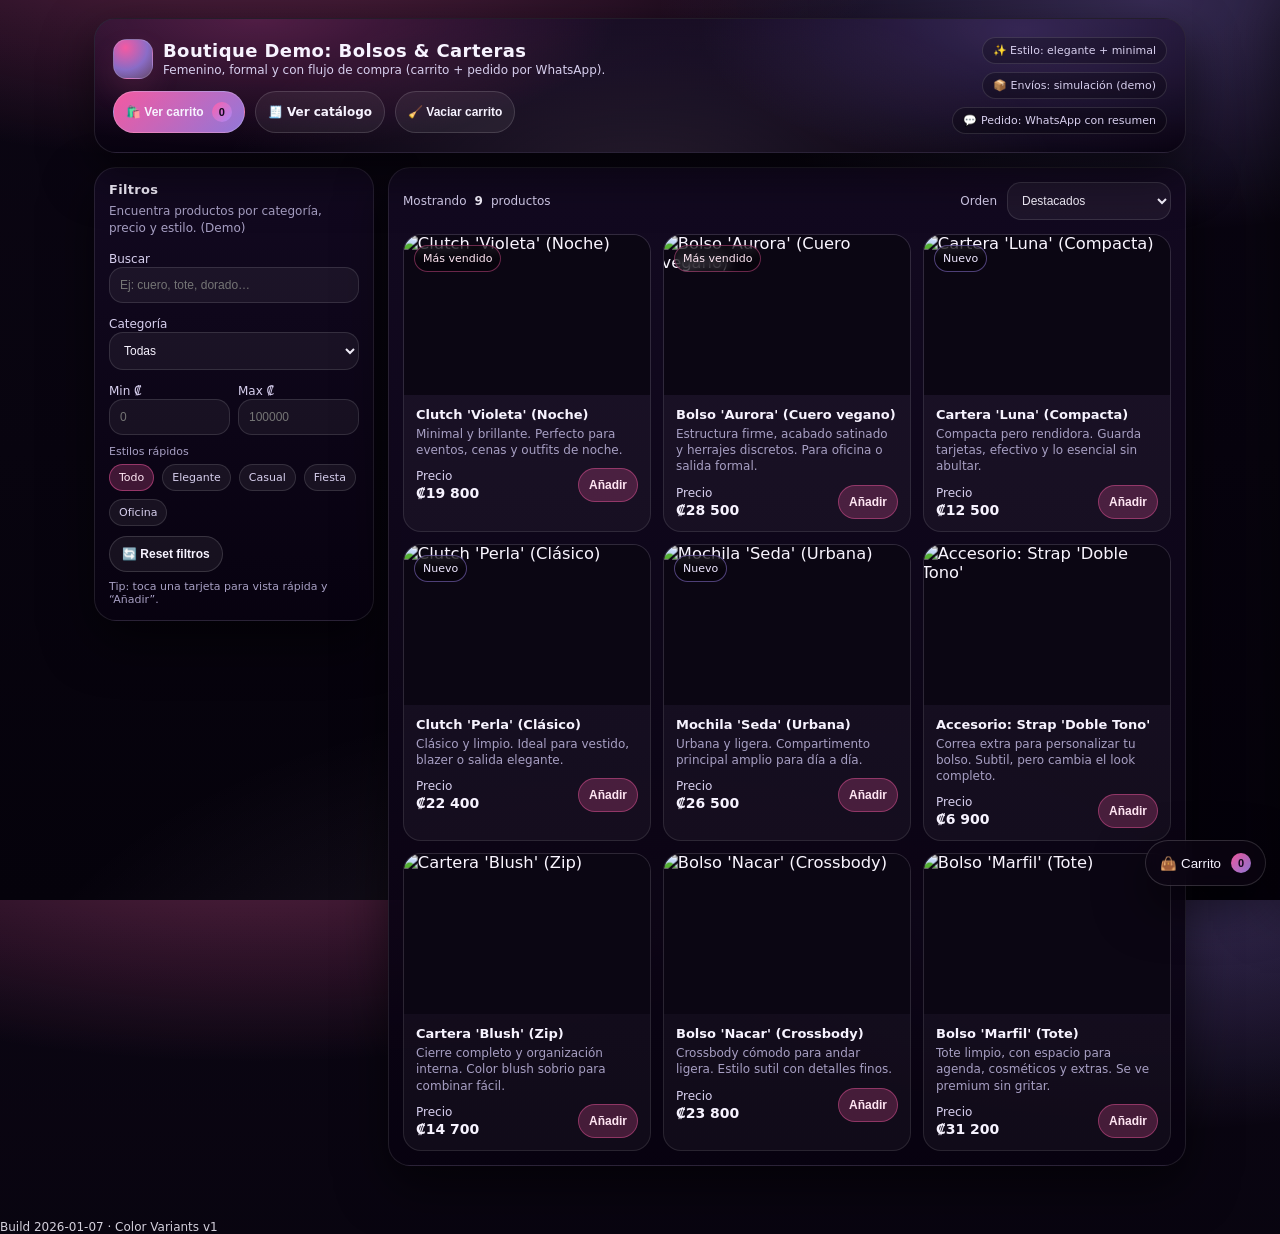
==== commit 1e5e6f2f: "Add files via upload" ====
--- a/boutique.html
+++ b/boutique.html
@@ -1093,5 +1093,9 @@
     syncCartUI();
     applyFilters();
   </script>
+      <div id="buildBadge" class="muted" style="margin-top:10px;font-size:12px;opacity:.85;">
+        Build 2026-01-07 · Color Variants v1
+      </div>
+    
 </body>
 </html>
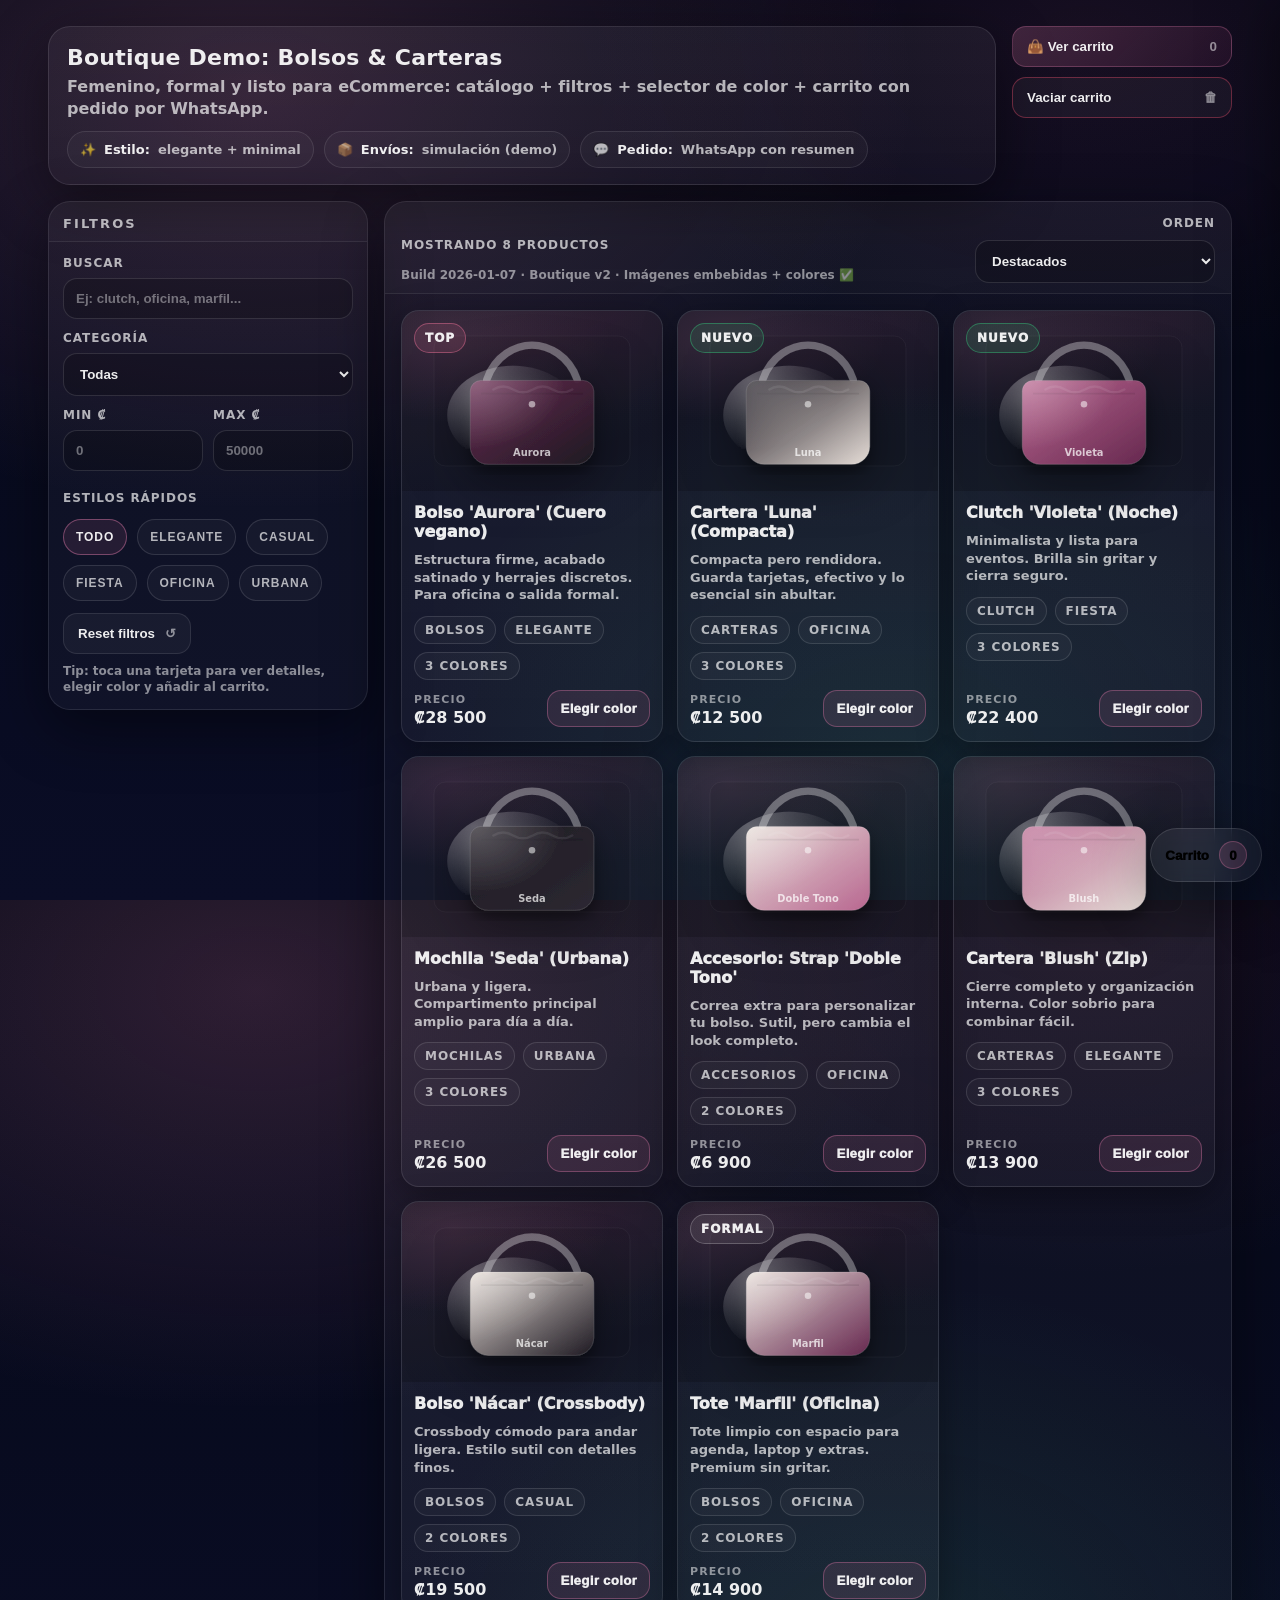
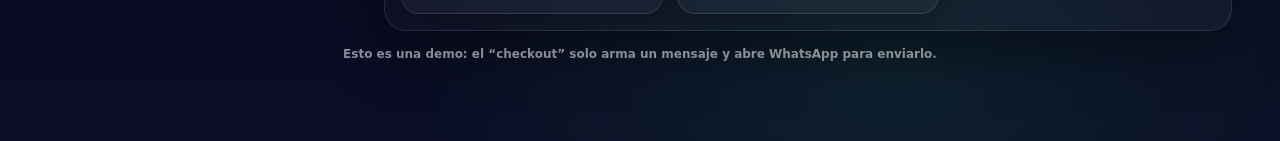
==== commit 8b6e21df: "Add files via upload" ====
--- a/boutique.html
+++ b/boutique.html
@@ -1,1101 +1,1178 @@
-<!DOCTYPE html>
+<!doctype html>
 <html lang="es">
 <head>
-  <meta charset="UTF-8" />
-  <meta name="viewport" content="width=device-width, initial-scale=1.0" />
+  <meta charset="utf-8" />
+  <meta name="viewport" content="width=device-width,initial-scale=1" />
   <title>Boutique | Demo eCommerce (Bolsos & Carteras)</title>
-
+  <meta name="description" content="Demo boutique femenina y formal: catálogo con filtros, selector de color y carrito con pedido por WhatsApp." />
   <style>
     :root{
-      --bg: #0b0613;
-      --bg-2:#12081f;
-      --card:#140a22;
-      --card-2:#1a0c2d;
-      --text:#f7f3ff;
-      --soft:#d7cfee;
-      --muted:#a79fc3;
-      --border: rgba(255,255,255,.10);
-      --shadow: 0 20px 50px rgba(0,0,0,.55);
-
-      --accent:#ff5ea8;      /* rosa elegante */
-      --accent-2:#a78bfa;    /* lila */
-      --accent-3:#f5d0fe;    /* blush */
-      --ok:#34d399;
-    }
-
-    *{box-sizing:border-box}
-    html,body{height:100%}
+      --bg0:#050816;
+      --bg1:#0a0d26;
+      --card: rgba(255,255,255,.04);
+      --card2: rgba(255,255,255,.06);
+      --stroke: rgba(255,255,255,.10);
+      --text: rgba(255,255,255,.92);
+      --muted: rgba(255,255,255,.68);
+      --muted2: rgba(255,255,255,.52);
+      --accent: #c06b95; /* blush */
+      --accent2:#6b2a52; /* ciruela */
+      --good:#35d07f;
+      --shadow: 0 18px 60px rgba(0,0,0,.45);
+      --r16: 16px;
+      --r22: 22px;
+    }
+    *{ box-sizing:border-box; }
+    html,body{ height:100%; }
     body{
       margin:0;
-      font-family: system-ui, -apple-system, "Segoe UI", Roboto, Arial, sans-serif;
+      font-family: system-ui, -apple-system, Segoe UI, Roboto, Arial, sans-serif;
       color:var(--text);
       background:
-        radial-gradient(1100px 420px at 20% -10%, rgba(255,94,168,.35), transparent 60%),
-        radial-gradient(900px 420px at 90% 0%, rgba(167,139,250,.28), transparent 55%),
-        radial-gradient(1200px 700px at 50% 120%, rgba(245,208,254,.12), transparent 55%),
-        linear-gradient(180deg, var(--bg), #05020b);
+        radial-gradient(1100px 700px at 20% 10%, rgba(192,107,149,.22), transparent 60%),
+        radial-gradient(900px 600px at 85% 5%, rgba(107,42,82,.18), transparent 55%),
+        radial-gradient(900px 700px at 70% 85%, rgba(53,208,127,.10), transparent 55%),
+        linear-gradient(180deg, var(--bg0), var(--bg1));
       overflow-x:hidden;
     }
-
-    a{color:inherit;text-decoration:none}
-    .wrap{max-width:1120px;margin:0 auto;padding:18px 14px 44px;display:flex;flex-direction:column;gap:14px}
-
-    /* Header */
-    header{
-      border:1px solid var(--border);
-      border-radius:22px;
-      background: linear-gradient(180deg, rgba(20,10,34,.92), rgba(8,2,16,.92));
+    a{ color: inherit; }
+    .wrap{
+      max-width: 1220px;
+      margin: 0 auto;
+      padding: 26px 18px 80px;
+    }
+    .top{
+      display:flex;
+      align-items:flex-start;
+      justify-content:space-between;
+      gap: 16px;
+      margin-bottom: 16px;
+    }
+    .hero{
+      padding: 18px 18px 16px;
+      border: 1px solid var(--stroke);
+      border-radius: var(--r22);
+      background: linear-gradient(180deg, rgba(255,255,255,.05), rgba(255,255,255,.03));
+      box-shadow: var(--shadow);
+      flex: 1;
+      min-width: 0;
+    }
+    .hTitle{
+      margin:0;
+      font-size: 22px;
+      letter-spacing: .01em;
+    }
+    .hSub{
+      margin: 6px 0 0;
+      color: var(--muted);
+      line-height: 1.35;
+      font-weight: 650;
+    }
+    .pillRow{
+      display:flex;
+      flex-wrap: wrap;
+      gap: 10px;
+      margin-top: 12px;
+    }
+    .pill{
+      display:inline-flex;
+      align-items:center;
+      gap: 8px;
+      padding: 10px 12px;
+      border-radius: 999px;
+      border: 1px solid var(--stroke);
+      background: rgba(255,255,255,.03);
+      color: var(--muted);
+      font-weight: 800;
+      font-size: 13px;
+      user-select:none;
+    }
+    .pill b{ color: var(--text); }
+    .actions{
+      display:flex;
+      flex-direction: column;
+      gap: 10px;
+      min-width: 220px;
+    }
+    .btn{
+      border: 1px solid var(--stroke);
+      background: rgba(255,255,255,.04);
+      color: var(--text);
+      border-radius: 14px;
+      padding: 12px 14px;
+      font-weight: 900;
+      cursor:pointer;
+      transition: transform .12s ease, background .12s ease, border-color .12s ease;
+      display:flex;
+      align-items:center;
+      justify-content:space-between;
+      gap: 10px;
+      text-decoration:none;
+    }
+    .btn:hover{ transform: translateY(-1px); background: rgba(255,255,255,.06); border-color: rgba(255,255,255,.18); }
+    .btn.primary{
+      background: linear-gradient(135deg, rgba(192,107,149,.25), rgba(107,42,82,.18));
+      border-color: rgba(192,107,149,.35);
+    }
+    .btn.danger{ border-color: rgba(255,80,110,.35); }
+    .btn .k{ color: var(--muted2); font-weight: 900; }
+    .layout{
+      display:grid;
+      grid-template-columns: 320px 1fr;
+      gap: 16px;
+      align-items:start;
+      margin-top: 14px;
+    }
+    .panel{
+      border: 1px solid var(--stroke);
+      border-radius: var(--r22);
+      background: rgba(255,255,255,.03);
       box-shadow: var(--shadow);
       overflow:hidden;
+    }
+    .panelHead{
+      padding: 14px 14px 10px;
+      border-bottom: 1px solid rgba(255,255,255,.08);
+      background: rgba(255,255,255,.02);
+    }
+    .panelHead h3{
+      margin:0;
+      font-size: 13px;
+      letter-spacing: .16em;
+      text-transform: uppercase;
+      color: var(--muted);
+    }
+    .panelBody{ padding: 14px; }
+    .field{
+      display:flex;
+      flex-direction:column;
+      gap: 8px;
+      margin-bottom: 12px;
+    }
+    .label{
+      font-size: 12px;
+      color: var(--muted);
+      font-weight: 900;
+      letter-spacing:.08em;
+      text-transform: uppercase;
+    }
+    input, select{
+      width:100%;
+      padding: 12px 12px;
+      border-radius: 14px;
+      border: 1px solid rgba(255,255,255,.12);
+      background: rgba(0,0,0,.18);
+      color: var(--text);
+      outline:none;
+      font-weight: 750;
+    }
+    input::placeholder{ color: rgba(255,255,255,.40); font-weight: 700; }
+    .grid2{
+      display:grid;
+      grid-template-columns: 1fr 1fr;
+      gap: 10px;
+    }
+    .quick{
+      display:flex;
+      flex-wrap: wrap;
+      gap: 10px;
+      margin-top: 6px;
+    }
+    .chipBtn{
+      padding: 10px 12px;
+      border-radius: 999px;
+      border: 1px solid rgba(255,255,255,.12);
+      background: rgba(255,255,255,.03);
+      color: var(--muted);
+      cursor:pointer;
+      font-weight: 900;
+      font-size: 12px;
+      letter-spacing: .08em;
+      text-transform: uppercase;
+      transition: transform .12s ease, border-color .12s ease, background .12s ease;
+    }
+    .chipBtn:hover{ transform: translateY(-1px); border-color: rgba(255,255,255,.20); }
+    .chipBtn.active{
+      color: var(--text);
+      border-color: rgba(192,107,149,.55);
+      background: rgba(192,107,149,.12);
+    }
+    .note{
+      margin-top: 10px;
+      color: var(--muted2);
+      font-weight: 800;
+      font-size: 12px;
+      line-height: 1.3;
+    }
+
+    .mainHead{
+      display:flex;
+      align-items:flex-end;
+      justify-content:space-between;
+      gap: 10px;
+      padding: 14px 16px 10px;
+      border-bottom: 1px solid rgba(255,255,255,.08);
+      background: rgba(255,255,255,.02);
+    }
+    .mainHead .left{
+      display:flex;
+      flex-direction:column;
+      gap: 6px;
+      min-width:0;
+    }
+    .count{
+      color: var(--muted);
+      font-weight: 900;
+      letter-spacing: .08em;
+      text-transform: uppercase;
+      font-size: 12px;
+    }
+    .mainHead .right{
+      display:flex;
+      gap: 10px;
+      align-items:center;
+      flex-wrap: wrap;
+      justify-content:flex-end;
+    }
+    .products{
+      padding: 16px;
+      display:grid;
+      grid-template-columns: repeat(3, minmax(0, 1fr));
+      gap: 14px;
+    }
+    @media (max-width: 980px){
+      .layout{ grid-template-columns: 1fr; }
+      .actions{ flex-direction: row; min-width:0; }
+      .products{ grid-template-columns: repeat(2, minmax(0,1fr)); }
+    }
+    @media (max-width: 620px){
+      .top{ flex-direction:column; }
+      .actions{ width:100%; }
+      .products{ grid-template-columns: 1fr; }
+    }
+
+    .product{
+      border: 1px solid rgba(255,255,255,.10);
+      border-radius: 18px;
+      overflow:hidden;
+      background: linear-gradient(180deg, rgba(255,255,255,.05), rgba(255,255,255,.03));
+      box-shadow: 0 10px 35px rgba(0,0,0,.35);
+      cursor:pointer;
+      transition: transform .12s ease, border-color .12s ease, background .12s ease;
+      display:flex;
+      flex-direction:column;
+      min-height: 360px;
+    }
+    .product:hover{ transform: translateY(-2px); border-color: rgba(192,107,149,.35); }
+    .pImg{
+      height: 180px;
+      background:
+        radial-gradient(260px 140px at 20% 15%, rgba(192,107,149,.18), transparent 60%),
+        radial-gradient(240px 160px at 80% 5%, rgba(107,42,82,.16), transparent 60%),
+        rgba(0,0,0,.18);
+      display:grid;
+      place-items:center;
       position:relative;
     }
-    header:before{
-      content:"";
-      position:absolute; inset:-2px;
-      background:
-        radial-gradient(600px 220px at 15% 0%, rgba(255,94,168,.25), transparent 60%),
-        radial-gradient(520px 220px at 85% 10%, rgba(167,139,250,.22), transparent 62%),
-        radial-gradient(700px 320px at 50% 120%, rgba(245,208,254,.12), transparent 60%);
-      pointer-events:none;
-      filter:saturate(1.15);
-    }
-    .head{
-      position:relative;
-      display:grid;
-      grid-template-columns: minmax(0,1.4fr) minmax(0,.9fr);
-      gap:14px;
-      padding:18px;
-      align-items:center;
-    }
-    .brand{
-      display:flex; align-items:center; gap:10px;
-    }
-    .logo{
-      width:40px; height:40px; border-radius:14px;
-      background: radial-gradient(circle at 30% 20%, rgba(255,94,168,.95), rgba(167,139,250,.75) 55%, rgba(245,208,254,.28));
-      border:1px solid rgba(255,255,255,.14);
-      box-shadow: 0 14px 30px rgba(255,94,168,.12);
-    }
-    .brand h1{
-      margin:0;
-      font-size:18px;
-      letter-spacing:.4px;
-    }
-    .brand p{margin:2px 0 0; color:var(--soft); font-size:12px}
-
-    .ctaRow{display:flex; flex-wrap:wrap; gap:10px; margin-top:12px}
-    .btn{
-      border:1px solid rgba(255,255,255,.14);
-      background: rgba(255,255,255,.06);
-      color:var(--text);
-      padding:10px 12px;
-      border-radius:999px;
-      font-weight:700;
-      font-size:12px;
-      display:inline-flex;
-      gap:8px;
-      align-items:center;
+    .pImg img{ width: 82%; height: 82%; object-fit: contain; filter: drop-shadow(0 18px 24px rgba(0,0,0,.35)); }
+    .badge{
+      position:absolute;
+      top: 12px;
+      left: 12px;
+      padding: 7px 10px;
+      border-radius: 999px;
+      font-weight: 950;
+      font-size: 12px;
+      border: 1px solid rgba(255,255,255,.14);
+      background: rgba(0,0,0,.22);
+      letter-spacing: .08em;
+      text-transform: uppercase;
+    }
+    .badge.hot{ border-color: rgba(255,120,160,.40); background: rgba(255,120,160,.12); }
+    .badge.new{ border-color: rgba(53,208,127,.40); background: rgba(53,208,127,.12); }
+    .badge.formal{ border-color: rgba(255,255,255,.22); background: rgba(255,255,255,.08); }
+
+    .pBody{
+      padding: 12px 12px 14px;
+      display:flex;
+      flex-direction:column;
+      gap: 10px;
+      flex: 1;
+    }
+    .pName{ margin:0; font-size: 16px; font-weight: 950; }
+    .pDesc{ margin:0; color: var(--muted); line-height: 1.35; font-weight: 700; font-size: 13px; }
+    .meta{
+      display:flex;
+      flex-wrap: wrap;
+      gap: 8px;
+      margin-top: 2px;
+    }
+    .chip{
+      padding: 6px 10px;
+      border-radius: 999px;
+      border: 1px solid rgba(255,255,255,.12);
+      background: rgba(255,255,255,.03);
+      color: var(--muted);
+      font-weight: 900;
+      font-size: 12px;
+      text-transform: uppercase;
+      letter-spacing: .08em;
+    }
+    .row{
+      display:flex;
+      align-items:flex-end;
+      justify-content:space-between;
+      gap: 10px;
+      margin-top:auto;
+    }
+    .price span{
+      display:block;
+      color: var(--muted2);
+      font-weight: 900;
+      letter-spacing:.10em;
+      text-transform: uppercase;
+      font-size: 11px;
+      margin-bottom: 2px;
+    }
+    .price strong{ font-size: 16px; }
+    .miniBtn{
+      padding: 10px 12px;
+      border-radius: 14px;
+      border: 1px solid rgba(255,255,255,.12);
+      background: rgba(255,255,255,.04);
+      color: var(--text);
       cursor:pointer;
-      transition: transform .08s ease, background .12s ease, border-color .12s ease;
-      user-select:none;
-    }
-    .btn:hover{background: rgba(255,255,255,.10); border-color: rgba(255,255,255,.22); transform: translateY(-1px)}
-    .btn.primary{
-      background: linear-gradient(135deg, rgba(255,94,168,.95), rgba(167,139,250,.85));
-      border-color: rgba(255,255,255,.22);
-    }
-    .pill{
-      font-size:11px;
-      padding:6px 10px;
-      border-radius:999px;
-      border:1px solid rgba(255,255,255,.12);
-      background: rgba(0,0,0,.25);
-      color:var(--soft);
-      display:inline-flex;
-      gap:8px;
-      align-items:center;
-      width:max-content;
-    }
-    .headRight{
-      display:flex; flex-direction:column; align-items:flex-end; gap:8px;
-      text-align:right;
-    }
-
-    /* Layout */
-    .grid{
-      display:grid;
-      grid-template-columns: 280px 1fr;
-      gap:14px;
-      align-items:start;
-    }
-
-    .card{
-      border:1px solid var(--border);
-      border-radius:22px;
-      background: linear-gradient(180deg, rgba(20,10,34,.92), rgba(8,2,16,.92));
-      box-shadow: var(--shadow);
-    }
-    .cardInner{padding:14px}
-
-    .sectionTitle{
-      margin:0 0 6px;
-      font-size:13px;
-      letter-spacing:.3px;
-    }
-    .sectionSub{
-      margin:0 0 10px;
-      color:var(--muted);
-      font-size:12px;
-      line-height:1.45;
-    }
-
-    /* Filters */
-    .filters{display:flex; flex-direction:column; gap:10px}
-    label{font-size:12px; color:var(--soft)}
-    select,input[type="search"]{
-      width:100%;
-      border-radius:14px;
-      border:1px solid rgba(255,255,255,.12);
-      background: rgba(255,255,255,.05);
-      color:var(--text);
-      padding:10px 10px;
-      outline:none;
-      font-size:12px;
-    }
-    select:focus,input:focus{border-color: rgba(255,94,168,.55)}
-    .rangeRow{display:grid; grid-template-columns:1fr 1fr; gap:8px}
-    .hint{
-      font-size:11px;color:var(--muted);
-    }
-    .chipRow{display:flex;flex-wrap:wrap;gap:8px;margin-top:6px}
-    .chip{
-      border:1px solid rgba(255,255,255,.12);
-      background: rgba(255,255,255,.06);
-      color:var(--soft);
-      font-size:11px;
-      padding:6px 9px;
-      border-radius:999px;
-      cursor:pointer;
-      user-select:none;
-      transition: background .12s ease, transform .08s ease, border-color .12s ease;
-    }
-    .chip:hover{background: rgba(255,255,255,.10); transform: translateY(-1px)}
-    .chip.active{
-      background: rgba(255,94,168,.22);
-      border-color: rgba(255,94,168,.45);
-      color: #ffe8f4;
-    }
-
-    /* Products */
-    .topBar{
-      display:flex;
-      gap:10px;
+      font-weight: 950;
+      letter-spacing: .02em;
+      transition: transform .12s ease, border-color .12s ease, background .12s ease;
+      white-space: nowrap;
+    }
+    .miniBtn:hover{ transform: translateY(-1px); border-color: rgba(255,255,255,.22); }
+    .miniBtn.primary{
+      border-color: rgba(192,107,149,.45);
+      background: rgba(192,107,149,.14);
+    }
+
+    /* Drawer (carrito) */
+    .drawer{
+      position: fixed;
+      top: 0;
+      right: 0;
+      height: 100%;
+      width: 390px;
+      max-width: 92vw;
+      background: rgba(10,12,32,.92);
+      border-left: 1px solid rgba(255,255,255,.10);
+      box-shadow: -18px 0 60px rgba(0,0,0,.55);
+      transform: translateX(105%);
+      transition: transform .18s ease;
+      z-index: 50;
+      display:flex;
+      flex-direction:column;
+      backdrop-filter: blur(10px);
+    }
+    .drawer.open{ transform: translateX(0); }
+    .drawerHead{
+      padding: 14px 14px 10px;
+      border-bottom: 1px solid rgba(255,255,255,.08);
+      display:flex;
       align-items:center;
       justify-content:space-between;
-      padding:14px 14px 0;
-    }
-    .count{
-      font-size:12px;
-      color:var(--soft);
-      display:flex; gap:8px; align-items:center;
-    }
-    .count b{color:var(--text)}
-    .sortRow{display:flex; gap:10px; align-items:center}
-    .sortRow select{width:auto}
-
-    .products{
+      gap: 10px;
+    }
+    .drawerHead h3{ margin:0; font-size: 14px; letter-spacing:.14em; text-transform: uppercase; color: var(--muted); }
+    .drawerBody{ padding: 12px 12px 14px; overflow:auto; flex:1; }
+    .empty{
+      padding: 18px;
+      border-radius: 16px;
+      border: 1px dashed rgba(255,255,255,.16);
+      background: rgba(255,255,255,.03);
+      color: var(--muted);
+      font-weight: 800;
+      line-height: 1.35;
+    }
+    .line{
+      display:flex;
+      gap: 10px;
+      padding: 10px;
+      border-radius: 16px;
+      border: 1px solid rgba(255,255,255,.10);
+      background: rgba(255,255,255,.03);
+      margin-bottom: 10px;
+      align-items:flex-start;
+    }
+    .thumb{
+      width: 62px;
+      height: 62px;
+      border-radius: 14px;
+      border: 1px solid rgba(255,255,255,.10);
+      background: rgba(0,0,0,.16);
       display:grid;
-      grid-template-columns: repeat(3, minmax(0, 1fr));
-      gap:12px;
-      padding:14px;
-    }
-    .product{
-      border:1px solid rgba(255,255,255,.10);
-      border-radius:18px;
-      background: rgba(255,255,255,.04);
+      place-items:center;
       overflow:hidden;
-      position:relative;
-      transition: transform .10s ease, border-color .12s ease, background .12s ease;
+      flex: 0 0 auto;
+    }
+    .thumb img{ width: 95%; height: 95%; object-fit: contain; }
+    .lBody{ flex:1; min-width:0; }
+    .lTitle{ font-weight: 950; font-size: 13px; line-height: 1.25; }
+    .variant{
+      display:flex;
+      align-items:center;
+      gap: 8px;
+      margin-top: 6px;
+      font-size: 12px;
+      color: var(--muted);
+      font-weight: 850;
+    }
+    .variantDot{
+      width: 12px; height: 12px; border-radius: 999px;
+      border: 1px solid rgba(255,255,255,.16);
+    }
+    .lMeta{
+      margin-top: 6px;
+      color: var(--muted2);
+      font-weight: 850;
+      font-size: 12px;
+    }
+    .lCtrls{
+      display:flex;
+      flex-direction:column;
+      align-items:center;
+      gap: 6px;
+      flex: 0 0 auto;
+    }
+    .qty{ font-weight: 950; color: var(--text); }
+    .trash{
+      border:none;
+      background: transparent;
       cursor:pointer;
-    }
-    .product:hover{
-      transform: translateY(-2px);
-      border-color: rgba(255,94,168,.30);
+      font-size: 16px;
+      opacity:.85;
+    }
+    .drawerFoot{
+      padding: 12px 12px 14px;
+      border-top: 1px solid rgba(255,255,255,.08);
+      display:flex;
+      flex-direction:column;
+      gap: 10px;
+    }
+    .totRow{
+      display:flex;
+      align-items:baseline;
+      justify-content:space-between;
+      gap: 10px;
+      font-weight: 950;
+    }
+    .totRow span{ color: var(--muted); font-weight: 900; letter-spacing:.10em; text-transform: uppercase; font-size: 12px; }
+    .floatCart{
+      position: fixed;
+      right: 18px;
+      bottom: 18px;
+      z-index: 40;
+      border-radius: 999px;
+      padding: 12px 14px;
+      border: 1px solid rgba(255,255,255,.12);
       background: rgba(255,255,255,.06);
-    }
-    .img{
-      height:160px;
-      background: #0b0613;
-      position:relative;
-      overflow:hidden;
-    }
-    .img img{
-      width:100%;
-      height:100%;
-      object-fit:cover;
-      display:block;
-      filter:saturate(1.06) contrast(1.02);
-      transform: scale(1.02);
-    }
-    .badge{
-      position:absolute;
-      top:10px; left:10px;
-      font-size:11px;
-      padding:6px 8px;
-      border-radius:999px;
-      background: rgba(0,0,0,.35);
-      border:1px solid rgba(255,255,255,.14);
-      color:var(--soft);
-      backdrop-filter: blur(6px);
-    }
-    .badge.hot{border-color: rgba(255,94,168,.40); color:#ffe6f3}
-    .badge.new{border-color: rgba(167,139,250,.45); color:#efe7ff}
-
-    .pBody{padding:12px}
-    .pName{margin:0 0 4px;font-weight:800;font-size:13px}
-    .pDesc{margin:0 0 10px;color:var(--muted);font-size:12px;line-height:1.35;min-height:32px}
-    .pRow{
-      display:flex; align-items:center; justify-content:space-between; gap:10px;
-    }
-    .price{
-      display:flex;flex-direction:column;gap:2px;
-      font-size:12px;color:var(--soft);
-    }
-    .price strong{font-size:14px;color:var(--text)}
-    .miniBtn{
-      border-radius:999px;
-      padding:9px 10px;
-      border:1px solid rgba(255,255,255,.14);
-      background: rgba(255,255,255,.07);
-      color:var(--text);
-      font-size:12px;
-      font-weight:800;
+      backdrop-filter: blur(8px);
+      display:flex;
+      align-items:center;
+      gap: 10px;
       cursor:pointer;
-      transition: transform .08s ease, background .12s ease, border-color .12s ease;
-      user-select:none;
-      white-space:nowrap;
-    }
-    .miniBtn:hover{background: rgba(255,255,255,.12); transform: translateY(-1px)}
-    .miniBtn.primary{
-      background: rgba(255,94,168,.22);
-      border-color: rgba(255,94,168,.40);
-      color:#ffe6f3;
-    }
-
-    /* Floating cart */
-    .cartFab{
-      position:fixed;
-      right:14px;
-      bottom:14px;
-      display:flex;
-      gap:10px;
+      font-weight: 950;
+      box-shadow: var(--shadow);
+    }
+    .bubble{
+      width: 28px;
+      height: 28px;
+      border-radius: 999px;
+      display:grid;
+      place-items:center;
+      background: rgba(192,107,149,.18);
+      border: 1px solid rgba(192,107,149,.40);
+      font-weight: 950;
+    }
+
+    /* Modal */
+    .back{
+      position: fixed;
+      inset: 0;
+      background: rgba(0,0,0,.55);
+      display:none;
       align-items:center;
-      z-index:50;
-    }
-    .fabBtn{
-      border:1px solid rgba(255,255,255,.16);
-      background: rgba(12,6,19,.75);
-      color:var(--text);
-      box-shadow: var(--shadow);
-      border-radius:999px;
-      padding:12px 14px;
-      cursor:pointer;
-      display:inline-flex;
-      gap:10px;
-      align-items:center;
-      backdrop-filter: blur(10px);
-      transition: transform .08s ease, background .12s ease, border-color .12s ease;
-      user-select:none;
-    }
-    .fabBtn:hover{transform: translateY(-1px); background: rgba(20,10,34,.85); border-color: rgba(255,94,168,.32)}
-    .bubble{
-      min-width:20px; height:20px;
-      border-radius:999px;
-      display:inline-flex; align-items:center; justify-content:center;
-      font-size:11px;
-      font-weight:900;
-      background: linear-gradient(135deg, rgba(255,94,168,.95), rgba(167,139,250,.9));
-      color:#12081f;
-    }
-
-    /* Drawer */
-    .drawerBackdrop{
-      position:fixed; inset:0;
-      background: rgba(0,0,0,.55);
-      backdrop-filter: blur(6px);
-      display:none;
-      z-index:60;
-    }
-    .drawer{
-      position:fixed;
-      top:0; right:0;
-      height:100%;
-      width:min(420px, 92vw);
-      background: linear-gradient(180deg, rgba(20,10,34,.98), rgba(6,2,12,.98));
-      border-left:1px solid rgba(255,255,255,.12);
-      box-shadow: -20px 0 60px rgba(0,0,0,.55);
-      transform: translateX(105%);
-      transition: transform .18s ease;
-      z-index:61;
-      display:flex;
-      flex-direction:column;
-    }
-    .drawer.open{transform: translateX(0)}
-    .drawerHeader{
-      padding:14px;
-      display:flex;
-      align-items:center;
-      justify-content:space-between;
-      border-bottom:1px solid rgba(255,255,255,.10);
-    }
-    .drawerHeader h3{margin:0;font-size:14px}
-    .xBtn{
-      width:34px;height:34px;
-      border-radius:999px;
-      border:1px solid rgba(255,255,255,.14);
-      background: rgba(255,255,255,.06);
-      color:var(--text);
-      cursor:pointer;
-      font-size:16px;
-    }
-    .drawerBody{
-      padding:14px;
-      display:flex;
-      flex-direction:column;
-      gap:10px;
-      overflow:auto;
-      flex:1;
-    }
-    .empty{
-      color:var(--muted);
-      font-size:12px;
-      border:1px dashed rgba(255,255,255,.14);
-      border-radius:16px;
-      padding:14px;
-      background: rgba(255,255,255,.03);
-    }
-    .line{
-      display:grid;
-      grid-template-columns: 56px 1fr;
-      gap:10px;
-      border:1px solid rgba(255,255,255,.10);
-      background: rgba(255,255,255,.04);
-      border-radius:16px;
-      padding:10px;
-      align-items:center;
-    }
-    .line img{
-      width:56px;height:56px;border-radius:14px;object-fit:cover;display:block;
-      border:1px solid rgba(255,255,255,.10);
-    }
-    .lineTop{display:flex;align-items:flex-start;justify-content:space-between;gap:10px}
-    .lineName{margin:0;font-weight:900;font-size:12px}
-    .lineMeta{margin:4px 0 0;color:var(--muted);font-size:11px}
-    .qtyRow{display:flex;align-items:center;gap:8px;margin-top:8px}
-    .qtyBtn{
-      width:28px;height:28px;border-radius:999px;
-      border:1px solid rgba(255,255,255,.14);
-      background: rgba(255,255,255,.06);
-      color:var(--text);
-      cursor:pointer;
-      font-weight:900;
-    }
-    .qty{min-width:22px;text-align:center;font-weight:900;font-size:12px}
-    .trash{
-      border:none;background:transparent;color:rgba(255,255,255,.7);cursor:pointer;
-      font-size:16px; padding:4px 6px;
-    }
-
-    .drawerFooter{
-      padding:14px;
-      border-top:1px solid rgba(255,255,255,.10);
-      display:flex;
-      flex-direction:column;
-      gap:10px;
-    }
-    .totals{
-      display:flex;
-      justify-content:space-between;
-      gap:10px;
-      font-size:12px;
-      color:var(--soft);
-    }
-    .totals strong{color:var(--text); font-size:14px}
-    .note{
-      font-size:11px;
-      color:var(--muted);
-      line-height:1.35;
-    }
-
-    /* Modal */
-    .modalBack{
-      position:fixed; inset:0;
-      display:none;
-      background: rgba(0,0,0,.58);
-      backdrop-filter: blur(6px);
-      z-index:70;
-      align-items:center; justify-content:center;
-      padding:18px;
+      justify-content:center;
+      padding: 16px;
+      z-index: 60;
     }
     .modal{
-      width:min(860px, 96vw);
-      border-radius:24px;
-      border:1px solid rgba(255,255,255,.12);
-      background: linear-gradient(180deg, rgba(20,10,34,.98), rgba(6,2,12,.98));
+      width: min(920px, 96vw);
+      border-radius: 22px;
+      border: 1px solid rgba(255,255,255,.12);
+      background: rgba(10,12,32,.92);
       box-shadow: var(--shadow);
       overflow:hidden;
-    }
-    .modalGrid{
       display:grid;
-      grid-template-columns: minmax(0, 1.2fr) minmax(0, .9fr);
-    }
-    .modalImg{height:100%; min-height:320px; background:#0b0613}
-    .modalImg img{width:100%;height:100%;object-fit:cover;display:block}
-    .modalBody{padding:16px}
-    .modalBody h3{margin:0 0 6px}
-    .modalBody p{margin:0 0 12px; color:var(--muted); font-size:12px; line-height:1.45}
-    .modalClose{
-      position:absolute;
-      top:12px; right:12px;
-      width:36px;height:36px;border-radius:999px;
-      border:1px solid rgba(255,255,255,.14);
-      background: rgba(0,0,0,.35);
-      color:var(--text);
+      grid-template-columns: 1.1fr 1fr;
+    }
+    @media (max-width: 860px){
+      .modal{ grid-template-columns: 1fr; }
+    }
+    .mLeft{
+      padding: 14px;
+      background:
+        radial-gradient(380px 220px at 20% 20%, rgba(192,107,149,.20), transparent 60%),
+        radial-gradient(360px 240px at 80% 10%, rgba(107,42,82,.18), transparent 60%),
+        rgba(0,0,0,.12);
+      display:grid;
+      place-items:center;
+      position:relative;
+      min-height: 280px;
+    }
+    .mLeft img{ width: 86%; height: 86%; object-fit: contain; filter: drop-shadow(0 22px 30px rgba(0,0,0,.35)); }
+    .mBody{
+      padding: 14px 14px 16px;
+      display:flex;
+      flex-direction:column;
+      gap: 10px;
+    }
+    .mTop{
+      display:flex;
+      align-items:flex-start;
+      justify-content:space-between;
+      gap: 10px;
+    }
+    .mTitle{ margin:0; font-size: 18px; font-weight: 980; }
+    .x{
+      border: 1px solid rgba(255,255,255,.14);
+      background: rgba(255,255,255,.04);
+      color: var(--text);
+      border-radius: 14px;
+      padding: 10px 12px;
       cursor:pointer;
-      font-size:16px;
-    }
-    .modalWrap{position:relative}
-
-    /* Responsive */
-    @media (max-width: 980px){
-      .products{grid-template-columns: repeat(2, minmax(0,1fr))}
-      .grid{grid-template-columns: 1fr}
-      .head{grid-template-columns: 1fr}
-      .headRight{align-items:flex-start;text-align:left}
-    }
-    @media (max-width: 520px){
-      .products{grid-template-columns: 1fr}
-      .img{height:170px}
-      .modalGrid{grid-template-columns: 1fr}
-      .modalImg{min-height:240px}
+      font-weight: 950;
+    }
+    .mDesc{ margin:0; color: var(--muted); line-height: 1.35; font-weight: 750; }
+    .mBullets{
+      margin:0;
+      padding-left: 18px;
+      color: var(--muted);
+      font-weight: 750;
+      line-height: 1.35;
+    }
+    .colorBlock{
+      margin-top: 4px;
+      padding: 10px 12px;
+      border: 1px solid rgba(255,255,255,.10);
+      border-radius: 16px;
+      background: rgba(255,255,255,.03);
+    }
+    .colorLabel{
+      font-size: 12px;
+      letter-spacing:.12em;
+      text-transform: uppercase;
+      color: var(--muted);
+      margin-bottom: 10px;
+      font-weight: 900;
+    }
+    .swatches{
+      display:flex;
+      gap: 10px;
+      flex-wrap: wrap;
+      align-items:center;
+    }
+    .swatchBtn{
+      width: 34px;
+      height: 34px;
+      border-radius: 999px;
+      border: 1px solid rgba(255,255,255,.14);
+      background: rgba(0,0,0,.12);
+      display:grid;
+      place-items:center;
+      cursor:pointer;
+      transition: transform .12s ease, border-color .12s ease, box-shadow .12s ease;
+    }
+    .swatchBtn:hover{ transform: translateY(-1px); }
+    .swatchBtn[aria-pressed="true"]{
+      border-color: rgba(192,107,149,.75);
+      box-shadow: 0 0 0 3px rgba(192,107,149,.18);
+    }
+    .swatchDot{
+      width: 22px;
+      height: 22px;
+      border-radius: 999px;
+      border: 1px solid rgba(255,255,255,.18);
+    }
+    .colorHint{
+      margin-top: 8px;
+      font-size: 12px;
+      color: var(--muted2);
+      font-weight: 850;
+    }
+    .mBottom{
+      display:flex;
+      align-items:flex-end;
+      justify-content:space-between;
+      gap: 12px;
+      margin-top:auto;
+    }
+    .mBottom .p strong{ font-size: 18px; }
+    footer{
+      margin-top: 16px;
+      text-align:center;
+      color: var(--muted2);
+      font-weight: 850;
+      font-size: 12px;
     }
   </style>
 </head>
 
 <body>
   <div class="wrap">
-    <header>
-      <div class="head">
-        <div>
-          <div class="brand">
-            <div class="logo" aria-hidden="true"></div>
-            <div>
-              <h1>Boutique Demo: Bolsos & Carteras</h1>
-              <p>Femenino, formal y con flujo de compra (carrito + pedido por WhatsApp).</p>
+    <div class="top">
+      <section class="hero">
+        <h1 class="hTitle">Boutique Demo: Bolsos & Carteras</h1>
+        <p class="hSub">
+          Femenino, formal y listo para eCommerce: catálogo + filtros + selector de color + carrito con pedido por WhatsApp.
+        </p>
+        <div class="pillRow">
+          <div class="pill">✨ <b>Estilo:</b> elegante + minimal</div>
+          <div class="pill">📦 <b>Envíos:</b> simulación (demo)</div>
+          <div class="pill">💬 <b>Pedido:</b> WhatsApp con resumen</div>
+        </div>
+      </section>
+
+      <div class="actions">
+        <button class="btn primary" id="openCartBtn" type="button">
+          <span>👜 Ver carrito</span>
+          <span class="k"><span id="cartCount">0</span></span>
+        </button>
+        <button class="btn danger" id="clearCartBtn" type="button">
+          <span>Vaciar carrito</span>
+          <span class="k">🗑</span>
+        </button>
+      </div>
+    </div>
+
+    <div class="layout">
+      <aside class="panel">
+        <div class="panelHead"><h3>Filtros</h3></div>
+        <div class="panelBody">
+          <div class="field">
+            <div class="label">Buscar</div>
+            <input id="q" placeholder="Ej: clutch, oficina, marfil..." />
+          </div>
+
+          <div class="field">
+            <div class="label">Categoría</div>
+            <select id="category">
+              <option value="all">Todas</option>
+              <option value="bolsos">Bolsos</option>
+              <option value="carteras">Carteras</option>
+              <option value="clutch">Clutch</option>
+              <option value="mochilas">Mochilas</option>
+              <option value="accesorios">Accesorios</option>
+            </select>
+          </div>
+
+          <div class="grid2">
+            <div class="field">
+              <div class="label">Min ₡</div>
+              <input id="minPrice" inputmode="numeric" placeholder="0" />
+            </div>
+            <div class="field">
+              <div class="label">Max ₡</div>
+              <input id="maxPrice" inputmode="numeric" placeholder="50000" />
             </div>
           </div>
 
-          <div class="ctaRow">
-            <button class="btn primary" id="openCartBtn" type="button">
-              🛍️ Ver carrito <span class="bubble" id="cartCount">0</span>
-            </button>
-            <a class="btn" href="#catalogo">🧾 Ver catálogo</a>
-            <button class="btn" id="clearCartBtn" type="button">🧹 Vaciar carrito</button>
-          </div>
-        </div>
-
-        <div class="headRight">
-          <div class="pill">✨ Estilo: elegante + minimal</div>
-          <div class="pill">📦 Envíos: simulación (demo)</div>
-          <div class="pill">💬 Pedido: WhatsApp con resumen</div>
-        </div>
-      </div>
-    </header>
-
-    <div class="grid">
-      <!-- Filters -->
-      <aside class="card">
-        <div class="cardInner">
-          <h2 class="sectionTitle">Filtros</h2>
-          <p class="sectionSub">Encuentra productos por categoría, precio y estilo. (Demo)</p>
-
-          <div class="filters">
-            <div>
-              <label for="q">Buscar</label>
-              <input id="q" type="search" placeholder="Ej: cuero, tote, dorado…" />
-            </div>
-
-            <div>
-              <label for="category">Categoría</label>
-              <select id="category">
-                <option value="all">Todas</option>
-                <option value="bolsos">Bolsos</option>
-                <option value="carteras">Carteras</option>
-                <option value="clutch">Clutch</option>
-                <option value="mochilas">Mochilas</option>
-                <option value="accesorios">Accesorios</option>
-              </select>
-            </div>
-
-            <div class="rangeRow">
-              <div>
-                <label for="minPrice">Min ₡</label>
-                <input id="minPrice" type="search" inputmode="numeric" placeholder="0" />
-              </div>
-              <div>
-                <label for="maxPrice">Max ₡</label>
-                <input id="maxPrice" type="search" inputmode="numeric" placeholder="100000" />
-              </div>
-            </div>
-
-            <div>
-              <div class="hint">Estilos rápidos</div>
-              <div class="chipRow" id="styleChips">
-                <div class="chip active" data-style="all">Todo</div>
-                <div class="chip" data-style="elegante">Elegante</div>
-                <div class="chip" data-style="casual">Casual</div>
-                <div class="chip" data-style="fiesta">Fiesta</div>
-                <div class="chip" data-style="oficina">Oficina</div>
-              </div>
-            </div>
-
-            <div>
-              <button class="btn" id="resetFilters" type="button">🔄 Reset filtros</button>
-              <div class="hint" style="margin-top:8px">
-                Tip: toca una tarjeta para vista rápida y “Añadir”.
-              </div>
+          <div class="field" style="margin-top:8px">
+            <div class="label">Estilos rápidos</div>
+            <div class="quick" id="styleQuick">
+              <button class="chipBtn active" data-style="all" type="button">Todo</button>
+              <button class="chipBtn" data-style="elegante" type="button">Elegante</button>
+              <button class="chipBtn" data-style="casual" type="button">Casual</button>
+              <button class="chipBtn" data-style="fiesta" type="button">Fiesta</button>
+              <button class="chipBtn" data-style="oficina" type="button">Oficina</button>
+              <button class="chipBtn" data-style="urbana" type="button">Urbana</button>
             </div>
           </div>
+
+          <button class="btn" id="resetBtn" type="button"><span>Reset filtros</span><span class="k">↺</span></button>
+
+          <div class="note">Tip: toca una tarjeta para ver detalles, elegir color y añadir al carrito.</div>
         </div>
       </aside>
 
-      <!-- Catalog -->
-      <section class="card" id="catalogo">
-        <div class="topBar">
-          <div class="count">Mostrando <b id="countNum">0</b> productos</div>
-          <div class="sortRow">
-            <label for="sort" style="font-size:12px;color:var(--soft)">Orden</label>
-            <select id="sort">
+      <main class="panel">
+        <div class="mainHead">
+          <div class="left">
+            <div class="count">Mostrando <span id="countNum">0</span> productos</div>
+            <div class="note" id="buildBadge">Build ...</div>
+          </div>
+
+          <div class="right">
+            <div class="label" style="margin:0">Orden</div>
+            <select id="sort" style="max-width: 240px">
               <option value="featured">Destacados</option>
               <option value="priceAsc">Precio: menor a mayor</option>
               <option value="priceDesc">Precio: mayor a menor</option>
-              <option value="nameAsc">Nombre: A-Z</option>
+              <option value="name">Nombre: A-Z</option>
+              <option value="cat">Categoría</option>
             </select>
           </div>
         </div>
 
-        <div class="products" id="products"></div>
-      </section>
+        <section class="products" id="products"></section>
+      </main>
     </div>
+
+    <footer>
+      <div>Esto es una demo: el “checkout” solo arma un mensaje y abre WhatsApp para enviarlo.</div>
+    </footer>
   </div>
 
-  <!-- Floating cart button -->
-  <div class="cartFab">
-    <button class="fabBtn" id="fabOpenCart" type="button">
-      👜 Carrito <span class="bubble" id="cartCount2">0</span>
-    </button>
-  </div>
-
-  <!-- Drawer -->
-  <div class="drawerBackdrop" id="drawerBackdrop"></div>
-  <aside class="drawer" id="drawer">
-    <div class="drawerHeader">
+  <!-- Botón flotante carrito -->
+  <button class="floatCart" id="floatCart" type="button" aria-label="Abrir carrito">
+    <span>Carrito</span>
+    <span class="bubble" id="cartCount2">0</span>
+  </button>
+
+  <!-- Drawer carrito -->
+  <aside class="drawer" id="drawer" aria-label="Carrito">
+    <div class="drawerHead">
       <h3>Tu carrito</h3>
-      <button class="xBtn" id="closeDrawer" type="button">×</button>
+      <button class="x" id="closeCartBtn" type="button">×</button>
     </div>
     <div class="drawerBody" id="drawerBody"></div>
-
-    <div class="drawerFooter">
-      <div class="totals">
-        <div>Total</div>
-        <div><strong id="total">₡0</strong></div>
+    <div class="drawerFoot">
+      <div class="totRow">
+        <span>Total</span>
+        <strong id="total">₡0</strong>
       </div>
-
-      <button class="btn primary" id="checkoutBtn" type="button">✅ Finalizar pedido</button>
-      <div class="note">
-        Esto es una demo: al finalizar, se arma un mensaje con tu lista de productos
-        y se abre WhatsApp para enviarlo.
-      </div>
+      <button class="btn primary" id="checkoutBtn" type="button">
+        <span>✅ Finalizar pedido</span><span class="k">WhatsApp</span>
+      </button>
     </div>
   </aside>
 
-  <!-- Quick view modal -->
-  <div class="modalBack" id="modalBack">
-    <div class="modalWrap modal">
-      <button class="modalClose" id="modalClose" type="button">×</button>
-      <div class="modalGrid">
-        <div class="modalImg"><img id="modalImg" alt="" /></div>
-        <div class="modalBody">
-          <h3 id="modalName">Producto</h3>
-          <p id="modalDesc"></p>
-          <div class="pRow" style="margin-bottom:12px">
-            <div class="price"><span>Precio</span><strong id="modalPrice">₡0</strong></div>
-            <button class="miniBtn primary" id="modalAddBtn" type="button">Añadir al carrito</button>
+  <!-- Modal producto -->
+  <div class="back" id="modalBack" role="dialog" aria-modal="true" aria-label="Producto">
+    <div class="modal">
+      <div class="mLeft">
+        <img id="modalImg" alt="" />
+      </div>
+      <div class="mBody">
+        <div class="mTop">
+          <h2 class="mTitle" id="modalName">Producto</h2>
+          <button class="x" id="modalClose" type="button">×</button>
+        </div>
+        <p class="mDesc" id="modalDesc"></p>
+        <ul class="mBullets" id="modalBullets"></ul>
+
+        <div class="colorBlock">
+          <div class="colorLabel">Color</div>
+          <div class="swatches" id="modalColors" aria-label="Elegir color"></div>
+          <div class="colorHint" id="modalColorHint">Selecciona un color.</div>
+        </div>
+
+        <div class="mBottom">
+          <div class="price p">
+            <span>Precio</span>
+            <strong id="modalPrice">₡0</strong>
           </div>
-          <div class="hint">Incluye: estilo, materiales y nota de cuidado (demo).</div>
-          <ul class="sectionSub" id="modalBullets" style="margin-top:10px"></ul>
+          <button class="miniBtn primary" id="modalAddBtn" type="button">Añadir al carrito</button>
         </div>
       </div>
     </div>
   </div>
 
   <script>
-    // ===== Datos demo =====
-    const WHATSAPP_PHONE = "50664305227"; // mismo número usado en la web de Zamaha (ajústalo si hace falta)
-
+    // ===== Boutique Demo v2 (single-file) =====
+    console.log("Boutique v2 loaded ✅");
+
+    const BUILD = "Build 2026-01-07 · Boutique v2 · Imágenes embebidas + colores ✅";
+    const WHATSAPP_PHONE = "50664305227";
+
+    const $ = (q)=>document.querySelector(q);
+    const $$ = (q)=>Array.from(document.querySelectorAll(q));
+
+    const fmtCRC = (n)=> new Intl.NumberFormat("es-CR", { style:"currency", currency:"CRC", maximumFractionDigits:0 }).format(n);
+
+    function escapeHtml(s){
+      return String(s).replace(/[&<>"]/g, m=>({"&":"&amp;","<":"&lt;",">":"&gt;",'"':"&quot;"}[m]));
+    }
+
+    // SVG data-uri generator (simple bolso)
+    function svgDataUri({accent="#c06b95", accent2="#6b2a52", name="Bolso"}){
+      const svg =
+`<svg xmlns="http://www.w3.org/2000/svg" width="520" height="360" viewBox="0 0 520 360">
+  <defs>
+    <linearGradient id="g1" x1="0" y1="0" x2="1" y2="1">
+      <stop offset="0" stop-color="${accent}" stop-opacity="0.95"/>
+      <stop offset="1" stop-color="${accent2}" stop-opacity="0.95"/>
+    </linearGradient>
+    <radialGradient id="shine" cx="20%" cy="15%" r="70%">
+      <stop offset="0" stop-color="#fff" stop-opacity="0.28"/>
+      <stop offset="1" stop-color="#fff" stop-opacity="0"/>
+    </radialGradient>
+    <filter id="shadow" x="-20%" y="-20%" width="140%" height="140%">
+      <feDropShadow dx="0" dy="18" stdDeviation="16" flood-color="#000" flood-opacity=".35"/>
+    </filter>
+  </defs>
+
+  <rect x="22" y="22" width="476" height="316" rx="28" fill="rgba(0,0,0,.08)" stroke="rgba(255,255,255,.10)"/>
+  <g filter="url(#shadow)">
+    <path d="M150 128 C170 70, 220 44, 260 44 C300 44, 350 70, 370 128" fill="none" stroke="rgba(255,255,255,.32)" stroke-width="18" stroke-linecap="round"/>
+    <path d="M136 130 h248 a26 26 0 0 1 26 26 v134 a44 44 0 0 1-44 44 H154 a44 44 0 0 1-44-44 V156 a26 26 0 0 1 26-26z"
+      fill="url(#g1)" stroke="rgba(255,255,255,.16)" stroke-width="2"/>
+    <path d="M136 162 h248" stroke="rgba(0,0,0,.22)" stroke-width="4" opacity=".35"/>
+    <circle cx="260" cy="188" r="8" fill="rgba(255,255,255,.52)"/>
+    <path d="M166 152 q24 -14 48 0 t48 0 t48 0 t48 0" fill="none" stroke="rgba(255,255,255,.14)" stroke-width="6" stroke-linecap="round" opacity=".55"/>
+    <ellipse cx="214" cy="214" rx="160" ry="120" fill="url(#shine)"/>
+  </g>
+  <text x="260" y="314" text-anchor="middle" font-family="system-ui,Segoe UI,Arial" font-size="24" fill="rgba(255,255,255,.72)" font-weight="800">${name}</text>
+</svg>`;
+      return "data:image/svg+xml;charset=utf-8," + encodeURIComponent(svg);
+    }
+
+    // Productos (todo embebido, 0 dependencias)
     const PRODUCTS = [
-      {
-        id:"p1",
-        name:"Bolso 'Aurora' (Cuero vegano)",
-        category:"bolsos",
-        style:"elegante",
-        price: 28500,
-        badge:"hot",
-        img:"https://images.unsplash.com/photo-1526170375885-4d8ecf77b99f?auto=format&fit=crop&w=900&q=70",
+      { id:"p1", name:"Bolso 'Aurora' (Cuero vegano)", category:"bolsos", style:"elegante", price:28500, badge:"hot",
         desc:"Estructura firme, acabado satinado y herrajes discretos. Para oficina o salida formal.",
-        bullets:["Correa ajustable", "Bolsillo interno con cierre", "Herrajes dorado suave"]
-      },
-      {
-        id:"p2",
-        name:"Cartera 'Luna' (Compacta)",
-        category:"carteras",
-        style:"oficina",
-        price: 12500,
-        badge:"new",
-        img:"https://images.unsplash.com/photo-1585386959984-a41552231693?auto=format&fit=crop&w=900&q=70",
+        bullets:["Correa ajustable","Bolsillo interno con cierre","Herrajes dorado suave"],
+        colors:["#6b2a52","#1f1a22","#c06b95"], colorNames:["Ciruela","Negro","Rosa"] },
+      { id:"p2", name:"Cartera 'Luna' (Compacta)", category:"carteras", style:"oficina", price:12500, badge:"new",
         desc:"Compacta pero rendidora. Guarda tarjetas, efectivo y lo esencial sin abultar.",
-        bullets:["12 slots tarjetas", "Cierre metálico", "Forro anti-raspado"]
-      },
-      {
-        id:"p3",
-        name:"Clutch 'Violeta' (Noche)",
-        category:"clutch",
-        style:"fiesta",
-        price: 19800,
-        badge:"hot",
-        img:"https://images.unsplash.com/photo-1522312346375-d1a52e2b99b3?auto=format&fit=crop&w=900&q=70",
-        desc:"Minimal y brillante. Perfecto para eventos, cenas y outfits de noche.",
-        bullets:["Cadena removible", "Acabado shimmer", "Interior de terciopelo"]
-      },
-      {
-        id:"p4",
-        name:"Mochila 'Seda' (Urbana)",
-        category:"mochilas",
-        style:"casual",
-        price: 26500,
-        badge:"new",
-        img:"https://images.unsplash.com/photo-1523292555889-991f3d3487f5?auto=format&fit=crop&w=900&q=70",
+        bullets:["12 slots tarjetas","Cierre metálico","Forro anti-raspado"],
+        colors:["#1f1a22","#efe6df","#c06b95"], colorNames:["Negro","Marfil","Blush"] },
+      { id:"p3", name:"Clutch 'Violeta' (Noche)", category:"clutch", style:"fiesta", price:22400, badge:"new",
+        desc:"Minimalista y lista para eventos. Brilla sin gritar y cierra seguro.",
+        bullets:["Cierre imantado","Cadena discreta","Forro suave"],
+        colors:["#c06b95","#6b2a52","#1f1a22"], colorNames:["Blush","Ciruela","Negro"] },
+      { id:"p4", name:"Mochila 'Seda' (Urbana)", category:"mochilas", style:"urbana", price:26500, badge:"",
         desc:"Urbana y ligera. Compartimento principal amplio para día a día.",
-        bullets:["Laptop 13”", "Tela repelente", "Espalda acolchonada"]
-      },
-      {
-        id:"p5",
-        name:"Bolso 'Marfil' (Tote)",
-        category:"bolsos",
-        style:"oficina",
-        price: 31200,
-        badge:"",
-        img:"https://images.unsplash.com/photo-1520975958225-8a5e430a3f09?auto=format&fit=crop&w=900&q=70",
-        desc:"Tote limpio, con espacio para agenda, cosméticos y extras. Se ve premium sin gritar.",
-        bullets:["Compartimentos dobles", "Base reforzada", "Diseño elegante"]
-      },
-      {
-        id:"p6",
-        name:"Cartera 'Blush' (Zip)",
-        category:"carteras",
-        style:"casual",
-        price: 14700,
-        badge:"",
-        img:"https://images.unsplash.com/photo-1526171335541-2b6a8a7d28b6?auto=format&fit=crop&w=900&q=70",
-        desc:"Cierre completo y organización interna. Color blush sobrio para combinar fácil.",
-        bullets:["Cierre perimetral", "Monedero interno", "Textura suave"]
-      },
-      {
-        id:"p7",
-        name:"Accesorio: Strap 'Doble Tono'",
-        category:"accesorios",
-        style:"elegante",
-        price: 6900,
-        badge:"",
-        img:"https://images.unsplash.com/photo-1512436991641-6745cdb1723f?auto=format&fit=crop&w=900&q=70",
-        desc:"Correa extra para personalizar tu bolso. Subtil, pero cambia el look completo.",
-        bullets:["Ganchos metálicos", "Ajustable", "Combinación rosa/lila"]
-      },
-      {
-        id:"p8",
-        name:"Clutch 'Perla' (Clásico)",
-        category:"clutch",
-        style:"elegante",
-        price: 22400,
-        badge:"new",
-        img:"https://images.unsplash.com/photo-1522312346375-d1a52e2b99b3?auto=format&fit=crop&w=900&q=70",
-        desc:"Clásico y limpio. Ideal para vestido, blazer o salida elegante.",
-        bullets:["Cierre magnético", "Interior suave", "Acabado perla"]
-      },
-      {
-        id:"p9",
-        name:"Bolso 'Nacar' (Crossbody)",
-        category:"bolsos",
-        style:"casual",
-        price: 23800,
-        badge:"",
-        img:"https://images.unsplash.com/photo-1520975693417-35a43b2c6b76?auto=format&fit=crop&w=900&q=70",
+        bullets:["Bolsillo oculto","Espalda acolchada","Tela repelente"],
+        colors:["#1f1a22","#2d2a33","#6b2a52"], colorNames:["Negro","Grafito","Ciruela"] },
+      { id:"p5", name:"Accesorio: Strap 'Doble Tono'", category:"accesorios", style:"oficina", price:6900, badge:"",
+        desc:"Correa extra para personalizar tu bolso. Sutil, pero cambia el look completo.",
+        bullets:["Mosquetones metálicos","Ajustable","Textura suave"],
+        colors:["#efe6df","#c06b95"], colorNames:["Marfil","Rosa"] },
+      { id:"p6", name:"Cartera 'Blush' (Zip)", category:"carteras", style:"elegante", price:13900, badge:"",
+        desc:"Cierre completo y organización interna. Color sobrio para combinar fácil.",
+        bullets:["Cierre perimetral","Monedero interno","Costuras finas"],
+        colors:["#c06b95","#efe6df","#6b2a52"], colorNames:["Blush","Marfil","Ciruela"] },
+      { id:"p7", name:"Bolso 'Nácar' (Crossbody)", category:"bolsos", style:"casual", price:19500, badge:"",
         desc:"Crossbody cómodo para andar ligera. Estilo sutil con detalles finos.",
-        bullets:["Correa cómoda", "Cierre seguro", "Tamaño diario"]
-      }
-    ];
-
-    // ===== Estado =====
-    const els = {
-      products: document.getElementById("products"),
-      countNum: document.getElementById("countNum"),
-      q: document.getElementById("q"),
-      category: document.getElementById("category"),
-      minPrice: document.getElementById("minPrice"),
-      maxPrice: document.getElementById("maxPrice"),
-      sort: document.getElementById("sort"),
-      styleChips: document.getElementById("styleChips"),
-      resetFilters: document.getElementById("resetFilters"),
-
-      cartCount: document.getElementById("cartCount"),
-      cartCount2: document.getElementById("cartCount2"),
-
-      drawerBackdrop: document.getElementById("drawerBackdrop"),
-      drawer: document.getElementById("drawer"),
-      drawerBody: document.getElementById("drawerBody"),
-      total: document.getElementById("total"),
-
-      openCartBtn: document.getElementById("openCartBtn"),
-      fabOpenCart: document.getElementById("fabOpenCart"),
-      closeDrawer: document.getElementById("closeDrawer"),
-      clearCartBtn: document.getElementById("clearCartBtn"),
-      checkoutBtn: document.getElementById("checkoutBtn"),
-
-      modalBack: document.getElementById("modalBack"),
-      modalClose: document.getElementById("modalClose"),
-      modalImg: document.getElementById("modalImg"),
-      modalName: document.getElementById("modalName"),
-      modalDesc: document.getElementById("modalDesc"),
-      modalPrice: document.getElementById("modalPrice"),
-      modalBullets: document.getElementById("modalBullets"),
-      modalAddBtn: document.getElementById("modalAddBtn"),
-    };
-
-    let activeStyle = "all";
-    let cart = loadCart(); // {id: qty}
-
-    function formatCRC(n){
-      try{
-        return new Intl.NumberFormat("es-CR", { style:"currency", currency:"CRC", maximumFractionDigits:0 }).format(n);
-      }catch(e){
-        return "₡" + Math.round(n).toString();
-      }
-    }
-
-    function saveCart(){
-      localStorage.setItem("boutique_cart_v1", JSON.stringify(cart));
-    }
+        bullets:["Cierre seguro","Correa ajustable","Ligero"],
+        colors:["#efe6df","#1f1a22"], colorNames:["Marfil","Negro"] },
+      { id:"p8", name:"Tote 'Marfil' (Oficina)", category:"bolsos", style:"oficina", price:14900, badge:"formal",
+        desc:"Tote limpio con espacio para agenda, laptop y extras. Premium sin gritar.",
+        bullets:["Asas cómodas","Bolsillo interno","Estructura firme"],
+        colors:["#efe6df","#6b2a52"], colorNames:["Marfil","Ciruela"] },
+    ].map(p => ({...p, img: svgDataUri({accent: p.colors[0], accent2: p.colors[Math.min(1,p.colors.length-1)] || "#6b2a52", name: p.name.split("'")[1]?.split("'")[0] || p.name})}));
+
+    // State
+    let styleFilter = "all";
+    let modalColorIndex = 0;
+
+    // Cart (variants)
+    const CART_KEY = "zamaha_boutique_cart_v2";
+    let cart = loadCart(); // {key:{productId,colorHex,colorName,qty}}
+
+    function keyOf(productId, colorHex){
+      return `${productId}::${(colorHex||"na").toLowerCase()}`;
+    }
+    function findProduct(id){ return PRODUCTS.find(p=>p.id===id); }
+
     function loadCart(){
       try{
-        return JSON.parse(localStorage.getItem("boutique_cart_v1")) || {};
+        const raw = localStorage.getItem(CART_KEY);
+        if(!raw) return {};
+        const parsed = JSON.parse(raw);
+        return parsed && typeof parsed==="object" ? parsed : {};
       }catch(e){ return {}; }
     }
-
-    function qtyTotal(){
-      return Object.values(cart).reduce((a,b)=>a+b,0);
-    }
-    function cartTotal(){
-      let sum = 0;
-      for(const [id,qty] of Object.entries(cart)){
-        const p = PRODUCTS.find(x=>x.id===id);
-        if(p) sum += p.price * qty;
-      }
-      return sum;
-    }
-
-    function openDrawer(){
-      els.drawerBackdrop.style.display = "block";
-      els.drawer.classList.add("open");
+    function saveCart(){ localStorage.setItem(CART_KEY, JSON.stringify(cart)); }
+
+    function qtyTotal(){ return Object.values(cart).reduce((a,it)=>a + (it.qty||0), 0); }
+    function totalCRC(){ return Object.values(cart).reduce((a,it)=>{ const p=findProduct(it.productId); return p ? a + p.price*(it.qty||0) : a; }, 0); }
+
+    function syncCart(){
+      $("#cartCount").textContent = String(qtyTotal());
+      $("#cartCount2").textContent = String(qtyTotal());
+      $("#total").textContent = fmtCRC(totalCRC());
+    }
+
+    function addVariant(p, idx, qty=1){
+      const colors = p.colors || [];
+      const i = Math.max(0, Math.min(colors.length-1, idx|0));
+      const hex = colors[i] || "#c06b95";
+      const name = (p.colorNames && p.colorNames[i]) ? p.colorNames[i] : hex.toUpperCase();
+      const k = keyOf(p.id, hex);
+      if(!cart[k]) cart[k] = { key:k, productId:p.id, colorHex:hex, colorName:name, qty:0 };
+      cart[k].qty = (cart[k].qty||0) + qty;
+      if(cart[k].qty <= 0) delete cart[k];
+      saveCart();
       renderDrawer();
-    }
-    function closeDrawer(){
-      els.drawer.classList.remove("open");
-      els.drawerBackdrop.style.display = "none";
-    }
-
-    function addToCart(id, qty=1){
-      cart[id] = (cart[id]||0) + qty;
-      if(cart[id] <= 0) delete cart[id];
+      syncCart();
+    }
+    function changeQty(k, delta){
+      if(!cart[k]) return;
+      cart[k].qty = (cart[k].qty||0) + delta;
+      if(cart[k].qty <= 0) delete cart[k];
       saveCart();
-      syncCartUI();
       renderDrawer();
-    }
-    function removeFromCart(id){
-      delete cart[id];
+      syncCart();
+    }
+    function clearCart(){
+      cart = {};
       saveCart();
-      syncCartUI();
       renderDrawer();
-    }
-
-    function syncCartUI(){
-      const n = qtyTotal();
-      els.cartCount.textContent = n;
-      els.cartCount2.textContent = n;
-      els.total.textContent = formatCRC(cartTotal());
-    }
-
-    function getFilters(){
-      const q = (els.q.value||"").trim().toLowerCase();
-      const category = els.category.value;
-      const minP = parseInt((els.minPrice.value||"").replace(/[^\d]/g,"")||"0",10);
-      const maxP = parseInt((els.maxPrice.value||"").replace(/[^\d]/g,"")||"999999999",10);
-      const sort = els.sort.value;
-
-      return { q, category, minP, maxP, style: activeStyle, sort };
-    }
-
+      syncCart();
+    }
+
+    // Filters
+    function readPrice(v){
+      const s = String(v||"").replace(/[^\d]/g,"");
+      return s ? parseInt(s,10) : null;
+    }
     function applyFilters(){
-      const f = getFilters();
+      const q = ($("#q").value||"").trim().toLowerCase();
+      const cat = $("#category").value;
+      const minP = readPrice($("#minPrice").value);
+      const maxP = readPrice($("#maxPrice").value);
+
       let list = PRODUCTS.slice();
 
-      if(f.category !== "all"){
-        list = list.filter(p=>p.category===f.category);
-      }
-      if(f.style !== "all"){
-        list = list.filter(p=>p.style===f.style);
-      }
-      list = list.filter(p=>p.price >= f.minP && p.price <= f.maxP);
-
-      if(f.q){
-        list = list.filter(p=>{
-          return (p.name + " " + p.desc + " " + p.category + " " + p.style)
-            .toLowerCase().includes(f.q);
-        });
-      }
-
-      // Orden
-      if(f.sort === "priceAsc") list.sort((a,b)=>a.price-b.price);
-      if(f.sort === "priceDesc") list.sort((a,b)=>b.price-a.price);
-      if(f.sort === "nameAsc") list.sort((a,b)=>a.name.localeCompare(b.name, "es"));
-      if(f.sort === "featured"){
-        list.sort((a,b)=>{
-          const aw = (a.badge==="hot"?2:(a.badge==="new"?1:0));
-          const bw = (b.badge==="hot"?2:(b.badge==="new"?1:0));
-          if(bw!==aw) return bw-aw;
-          return a.price-b.price;
-        });
-      }
+      if(cat !== "all") list = list.filter(p=>p.category===cat);
+      if(styleFilter !== "all") list = list.filter(p=>p.style===styleFilter);
+      if(minP !== null) list = list.filter(p=>p.price >= minP);
+      if(maxP !== null) list = list.filter(p=>p.price <= maxP);
+      if(q) list = list.filter(p=>(p.name+" "+p.desc+" "+p.style+" "+p.category).toLowerCase().includes(q));
+
+      const s = $("#sort").value;
+      if(s==="priceAsc") list.sort((a,b)=>a.price-b.price);
+      if(s==="priceDesc") list.sort((a,b)=>b.price-a.price);
+      if(s==="name") list.sort((a,b)=>a.name.localeCompare(b.name, "es"));
+      if(s==="cat") list.sort((a,b)=>(a.category+a.name).localeCompare(b.category+b.name, "es"));
 
       renderProducts(list);
     }
 
     function badgeLabel(p){
-      if(p.badge==="hot") return {text:"Más vendido", cls:"hot"};
+      if(p.badge==="hot") return {text:"Top", cls:"hot"};
       if(p.badge==="new") return {text:"Nuevo", cls:"new"};
+      if(p.badge==="formal") return {text:"Formal", cls:"formal"};
       return null;
     }
 
     function renderProducts(list){
-      els.countNum.textContent = list.length;
-      els.products.innerHTML = "";
+      $("#countNum").textContent = String(list.length);
+      const root = $("#products");
+      root.innerHTML = "";
 
       list.forEach(p=>{
         const b = badgeLabel(p);
         const el = document.createElement("article");
         el.className = "product";
         el.innerHTML = `
-          <div class="img">
-            <img src="${p.img}" alt="${escapeHtml(p.name)}" loading="lazy" />
+          <div class="pImg">
+            <img src="${p.img}" alt="${escapeHtml(p.name)}" />
             ${b ? `<div class="badge ${b.cls}">${b.text}</div>` : ``}
           </div>
           <div class="pBody">
             <h3 class="pName">${escapeHtml(p.name)}</h3>
             <p class="pDesc">${escapeHtml(p.desc)}</p>
-            <div class="pRow">
-              <div class="price"><span>Precio</span><strong>${formatCRC(p.price)}</strong></div>
-              <button class="miniBtn primary" type="button" data-add="${p.id}">Añadir</button>
+            <div class="meta">
+              <span class="chip">${escapeHtml(p.category)}</span>
+              <span class="chip">${escapeHtml(p.style)}</span>
+              <span class="chip">${p.colors.length} colores</span>
+            </div>
+            <div class="row">
+              <div class="price"><span>Precio</span><strong>${fmtCRC(p.price)}</strong></div>
+              <button class="miniBtn primary" type="button" data-open="${p.id}">Elegir color</button>
             </div>
           </div>
         `;
-
-        // click card: quick view
-        el.addEventListener("click", (e)=>{
-          const addBtn = e.target.closest("[data-add]");
-          if(addBtn){
-            e.preventDefault();
-            e.stopPropagation();
-            addToCart(addBtn.dataset.add, 1);
-            return;
-          }
+        el.addEventListener("click",(e)=>{
+          const btn = e.target.closest("[data-open]");
+          if(btn){ e.preventDefault(); e.stopPropagation(); openModal(btn.dataset.open); return; }
           openModal(p.id);
         });
-
-        els.products.appendChild(el);
+        root.appendChild(el);
       });
     }
 
-    function openModal(id){
-      const p = PRODUCTS.find(x=>x.id===id);
-      if(!p) return;
-      els.modalImg.src = p.img;
-      els.modalImg.alt = p.name;
-      els.modalName.textContent = p.name;
-      els.modalDesc.textContent = p.desc;
-      els.modalPrice.textContent = formatCRC(p.price);
-      els.modalBullets.innerHTML = (p.bullets||[]).map(x=>`<li>${escapeHtml(x)}</li>`).join("");
-      els.modalAddBtn.onclick = () => { addToCart(p.id, 1); closeModal(); openDrawer(); };
-      els.modalBack.style.display = "flex";
-    }
-    function closeModal(){
-      els.modalBack.style.display = "none";
-      els.modalImg.src = "";
-    }
+    // Drawer
+    function openDrawer(){ $("#drawer").classList.add("open"); }
+    function closeDrawer(){ $("#drawer").classList.remove("open"); }
 
     function renderDrawer(){
-      const ids = Object.keys(cart);
-      els.drawerBody.innerHTML = "";
-
-      if(ids.length === 0){
-        els.drawerBody.innerHTML = `<div class="empty">Tu carrito está vacío. Añade un bolso o una cartera y aquí aparece ✨</div>`;
-        syncCartUI();
+      const body = $("#drawerBody");
+      const items = Object.values(cart);
+      body.innerHTML = "";
+      if(items.length===0){
+        body.innerHTML = `<div class="empty">Tu carrito está vacío. Añade un bolso o una cartera y aquí aparece ✨</div>`;
         return;
       }
-
-      ids.forEach(id=>{
-        const p = PRODUCTS.find(x=>x.id===id);
+      items.forEach(it=>{
+        const p = findProduct(it.productId);
         if(!p) return;
-        const qty = cart[id] || 0;
-
+        const thumb = svgDataUri({accent: it.colorHex || p.colors[0], accent2: p.colors[1] || p.colors[0], name: (p.name.split("'")[1]||"").slice(0,10) || "Bolso"});
         const row = document.createElement("div");
         row.className = "line";
         row.innerHTML = `
-          <img src="${p.img}" alt="${escapeHtml(p.name)}" />
-          <div>
-            <div class="lineTop">
-              <div>
-                <p class="lineName">${escapeHtml(p.name)}</p>
-                <div class="lineMeta">${formatCRC(p.price)} • ${escapeHtml(p.style)} • ${escapeHtml(p.category)}</div>
-              </div>
-              <button class="trash" type="button" title="Quitar">🗑️</button>
-            </div>
-            <div class="qtyRow">
-              <button class="qtyBtn" type="button" data-dec>-</button>
-              <div class="qty">${qty}</div>
-              <button class="qtyBtn" type="button" data-inc>+</button>
-              <div style="margin-left:auto;color:var(--soft);font-size:12px"><b>${formatCRC(p.price * qty)}</b></div>
-            </div>
+          <div class="thumb"><img src="${thumb}" alt="" /></div>
+          <div class="lBody">
+            <div class="lTitle">${escapeHtml(p.name)}</div>
+            <div class="variant"><span class="variantDot" style="background:${it.colorHex}"></span>Color: ${escapeHtml(it.colorName)}</div>
+            <div class="lMeta">${fmtCRC(p.price)} · <strong>${fmtCRC(p.price*(it.qty||0))}</strong></div>
+          </div>
+          <div class="lCtrls">
+            <button class="miniBtn" type="button" data-dec="${it.key}">−</button>
+            <div class="qty">${it.qty||0}</div>
+            <button class="miniBtn" type="button" data-inc="${it.key}">+</button>
+            <button class="trash" type="button" data-rm="${it.key}" title="Quitar">🗑</button>
           </div>
         `;
-
-        row.querySelector(".trash").addEventListener("click", ()=>removeFromCart(id));
-        row.querySelector("[data-dec]").addEventListener("click", ()=>addToCart(id, -1));
-        row.querySelector("[data-inc]").addEventListener("click", ()=>addToCart(id, +1));
-
-        els.drawerBody.appendChild(row);
+        row.querySelector("[data-rm]").addEventListener("click", ()=>{ delete cart[it.key]; saveCart(); renderDrawer(); syncCart(); });
+        row.querySelector("[data-dec]").addEventListener("click", ()=>changeQty(it.key, -1));
+        row.querySelector("[data-inc]").addEventListener("click", ()=>changeQty(it.key, +1));
+        body.appendChild(row);
       });
-
-      syncCartUI();
-    }
-
+    }
+
+    // Modal + colors
+    function setSwatchSelected(p, idx){
+      modalColorIndex = idx;
+      $$("#modalColors [data-swatch]").forEach(b=>b.setAttribute("aria-pressed","false"));
+      const btn = $(`#modalColors [data-swatch="${idx}"]`);
+      if(btn) btn.setAttribute("aria-pressed","true");
+
+      const hex = p.colors[idx] || p.colors[0] || "#c06b95";
+      const name = (p.colorNames && p.colorNames[idx]) ? p.colorNames[idx] : hex.toUpperCase();
+      $("#modalColorHint").textContent = `Color seleccionado: ${name}`;
+
+      // Cambia preview según el color
+      const accent2 = p.colors[(idx+1) % p.colors.length] || "#6b2a52";
+      const short = p.name.split("'")[1]?.split("'")[0] || p.name;
+      $("#modalImg").src = svgDataUri({accent: hex, accent2, name: short});
+    }
+
+    function openModal(id){
+      const p = findProduct(id);
+      if(!p) return;
+
+      $("#modalName").textContent = p.name;
+      $("#modalDesc").textContent = p.desc;
+      $("#modalPrice").textContent = fmtCRC(p.price);
+      $("#modalBullets").innerHTML = (p.bullets||[]).map(x=>`<li>${escapeHtml(x)}</li>`).join("");
+
+      // swatches
+      const colors = p.colors || [];
+      $("#modalColors").innerHTML = colors.map((hex, idx)=>{
+        const pressed = idx===0 ? "true" : "false";
+        const title = (p.colorNames && p.colorNames[idx]) ? p.colorNames[idx] : hex.toUpperCase();
+        return `<button type="button" class="swatchBtn" data-swatch="${idx}" aria-pressed="${pressed}" title="${escapeHtml(title)}">
+          <span class="swatchDot" style="background:${hex}"></span>
+        </button>`;
+      }).join("");
+
+      $$("#modalColors [data-swatch]").forEach(btn=>{
+        btn.addEventListener("click", ()=>{
+          const idx = parseInt(btn.dataset.swatch,10) || 0;
+          setSwatchSelected(p, idx);
+        });
+      });
+
+      // init selection
+      setSwatchSelected(p, 0);
+
+      $("#modalAddBtn").onclick = ()=>{
+        addVariant(p, modalColorIndex, 1);
+        closeModal();
+        openDrawer();
+      };
+
+      $("#modalBack").style.display = "flex";
+    }
+
+    function closeModal(){ $("#modalBack").style.display = "none"; }
+
+    // WhatsApp checkout
     function buildWhatsAppMessage(){
-      const ids = Object.keys(cart);
-      const lines = [];
-      lines.push("Hola, quiero hacer un pedido (demo boutique):");
-      lines.push("");
-
-      ids.forEach(id=>{
-        const p = PRODUCTS.find(x=>x.id===id);
-        const qty = cart[id]||0;
-        if(!p || qty<=0) return;
-        lines.push(`• ${qty} × ${p.name} (${formatCRC(p.price)} c/u) = ${formatCRC(p.price*qty)}`);
+      const items = Object.values(cart);
+      if(items.length===0) return "Hola, quiero información de la boutique.";
+      const lines = items.map(it=>{
+        const p = findProduct(it.productId);
+        if(!p) return "";
+        return `• ${it.qty} x ${p.name} · Color: ${it.colorName} (${fmtCRC(p.price)})`;
+      }).filter(Boolean);
+      return [
+        "Hola 👋 Quiero hacer este pedido (demo):",
+        "",
+        ...lines,
+        "",
+        `Total: ${fmtCRC(totalCRC())}`,
+        "",
+        "Nombre:",
+        "Dirección:",
+        "Método de entrega: (envío / retiro)"
+      ].join("\n");
+    }
+    function checkout(){
+      const msg = encodeURIComponent(buildWhatsAppMessage());
+      window.open(`https://wa.me/${WHATSAPP_PHONE}?text=${msg}`, "_blank");
+    }
+
+    // Wire UI
+    function wire(){
+      $("#buildBadge").textContent = BUILD;
+
+      $("#q").addEventListener("input", applyFilters);
+      $("#category").addEventListener("change", applyFilters);
+      $("#minPrice").addEventListener("input", applyFilters);
+      $("#maxPrice").addEventListener("input", applyFilters);
+      $("#sort").addEventListener("change", applyFilters);
+
+      $("#resetBtn").addEventListener("click", ()=>{
+        $("#q").value="";
+        $("#category").value="all";
+        $("#minPrice").value="";
+        $("#maxPrice").value="";
+        styleFilter="all";
+        $$("#styleQuick .chipBtn").forEach(b=>b.classList.toggle("active", b.dataset.style==="all"));
+        $("#sort").value="featured";
+        applyFilters();
       });
 
-      lines.push("");
-      lines.push(`Total: ${formatCRC(cartTotal())}`);
-      lines.push("");
-      lines.push("Mi nombre: ");
-      lines.push("Entrega: (Siquirres / Envío / Retiro)");
-      lines.push("Notas: ");
-
-      return lines.join("\n");
-    }
-
-    function checkout(){
-      if(qtyTotal() === 0){
-        openDrawer();
-        return;
-      }
-      const msg = encodeURIComponent(buildWhatsAppMessage());
-      const url = `https://wa.me/${WHATSAPP_PHONE}?text=${msg}`;
-      window.open(url, "_blank");
-    }
-
-    function setChipActive(style){
-      activeStyle = style;
-      [...els.styleChips.querySelectorAll(".chip")].forEach(ch=>{
-        ch.classList.toggle("active", ch.dataset.style === style);
+      $("#openCartBtn").addEventListener("click", ()=>{ renderDrawer(); openDrawer(); });
+      $("#floatCart").addEventListener("click", ()=>{ renderDrawer(); openDrawer(); });
+      $("#closeCartBtn").addEventListener("click", closeDrawer);
+
+      $("#checkoutBtn").addEventListener("click", checkout);
+      $("#clearCartBtn").addEventListener("click", ()=>{ clearCart(); });
+
+      $("#modalClose").addEventListener("click", closeModal);
+      $("#modalBack").addEventListener("click", (e)=>{ if(e.target===$("#modalBack")) closeModal(); });
+
+      // quick style buttons
+      $$("#styleQuick .chipBtn").forEach(btn=>{
+        btn.addEventListener("click", ()=>{
+          styleFilter = btn.dataset.style;
+          $$("#styleQuick .chipBtn").forEach(b=>b.classList.toggle("active", b===btn));
+          applyFilters();
+        });
       });
+    }
+
+    function init(){
+      wire();
       applyFilters();
-    }
-
-    function escapeHtml(str){
-      return String(str)
-        .replaceAll("&","&amp;")
-        .replaceAll("<","&lt;")
-        .replaceAll(">","&gt;")
-        .replaceAll('"',"&quot;")
-        .replaceAll("'","&#039;");
-    }
-
-    // ===== Events =====
-    els.openCartBtn.addEventListener("click", openDrawer);
-    els.fabOpenCart.addEventListener("click", openDrawer);
-    els.closeDrawer.addEventListener("click", closeDrawer);
-    els.drawerBackdrop.addEventListener("click", closeDrawer);
-
-    els.clearCartBtn.addEventListener("click", ()=>{
-      cart = {};
-      saveCart();
-      syncCartUI();
       renderDrawer();
-    });
-
-    els.checkoutBtn.addEventListener("click", checkout);
-
-    els.modalClose.addEventListener("click", closeModal);
-    els.modalBack.addEventListener("click", (e)=>{
-      if(e.target === els.modalBack) closeModal();
-    });
-
-    els.q.addEventListener("input", applyFilters);
-    els.category.addEventListener("change", applyFilters);
-    els.minPrice.addEventListener("input", applyFilters);
-    els.maxPrice.addEventListener("input", applyFilters);
-    els.sort.addEventListener("change", applyFilters);
-
-    els.styleChips.addEventListener("click", (e)=>{
-      const chip = e.target.closest(".chip");
-      if(!chip) return;
-      setChipActive(chip.dataset.style);
-    });
-
-    els.resetFilters.addEventListener("click", ()=>{
-      els.q.value = "";
-      els.category.value = "all";
-      els.minPrice.value = "";
-      els.maxPrice.value = "";
-      els.sort.value = "featured";
-      setChipActive("all");
-      applyFilters();
-    });
-
-    // init
-    syncCartUI();
-    applyFilters();
+      syncCart();
+    }
+
+    init();
   </script>
-      <div id="buildBadge" class="muted" style="margin-top:10px;font-size:12px;opacity:.85;">
-        Build 2026-01-07 · Color Variants v1
-      </div>
-    
 </body>
 </html>
